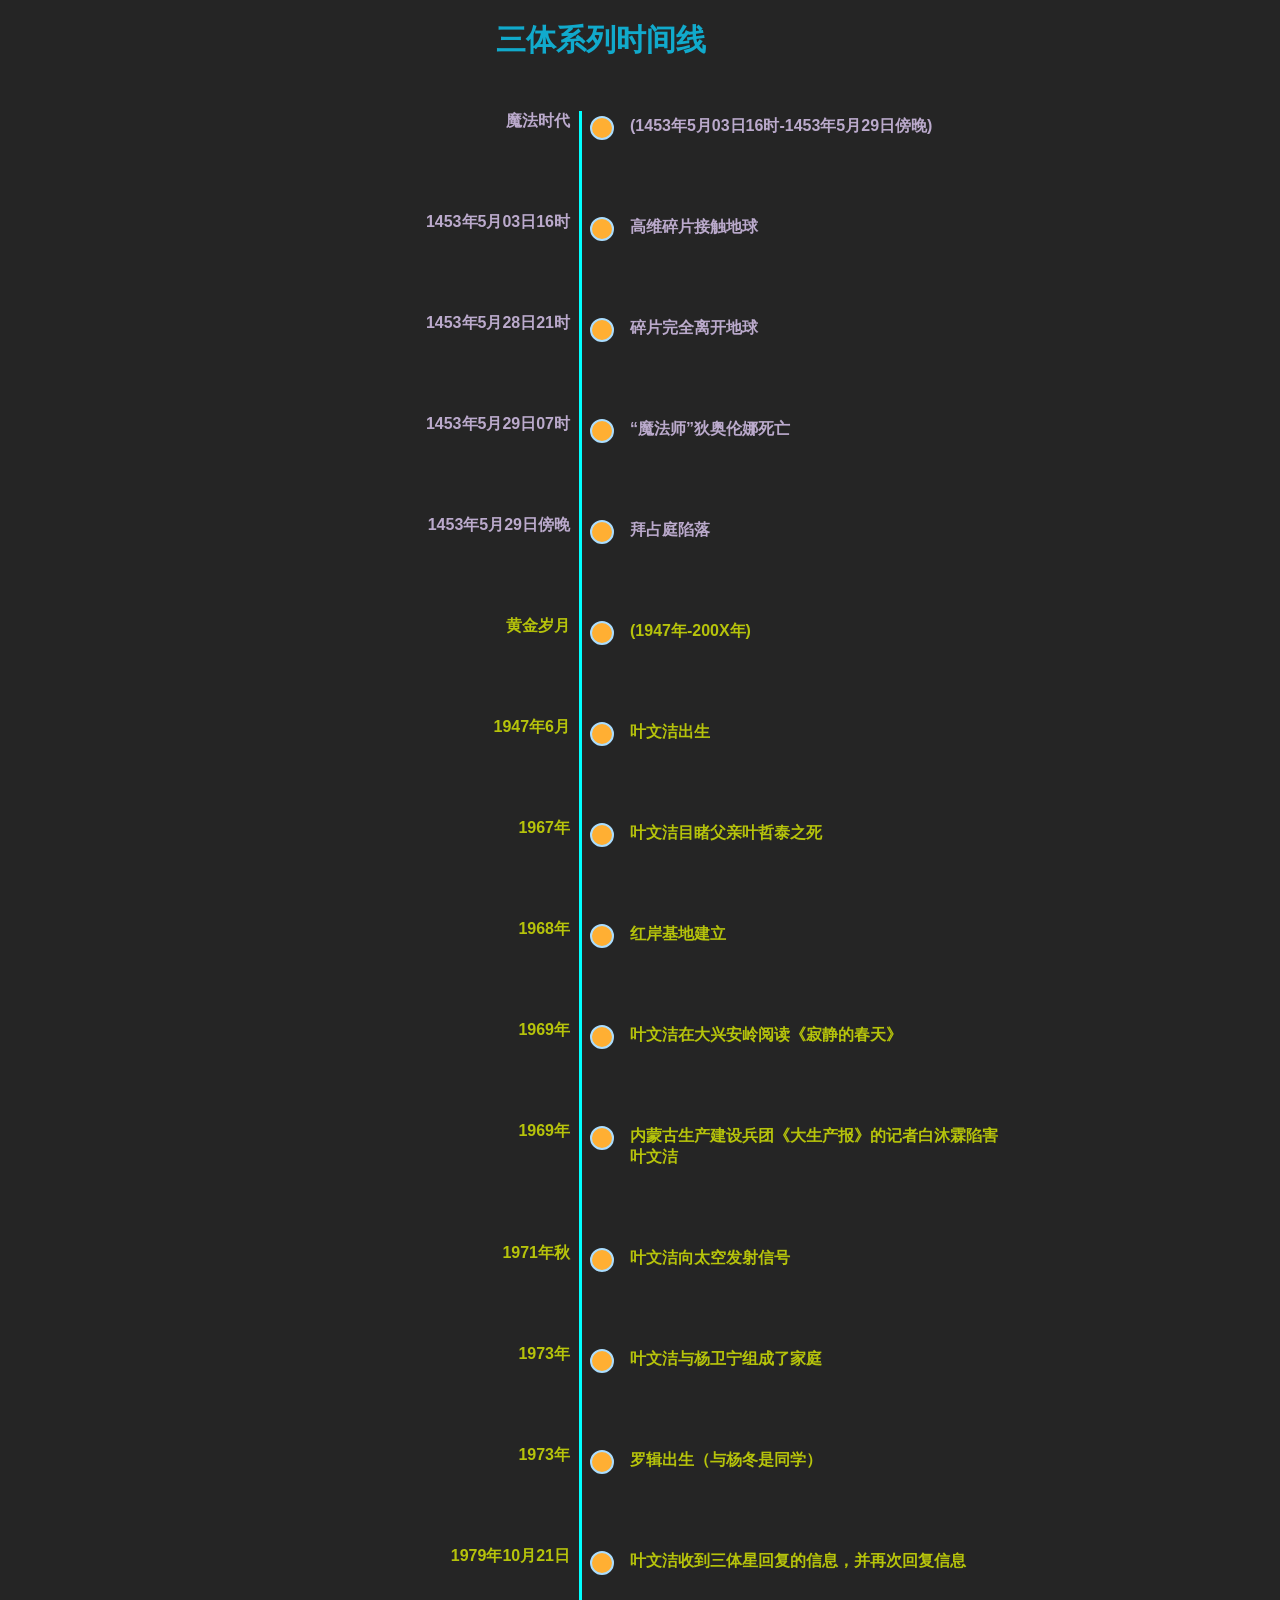
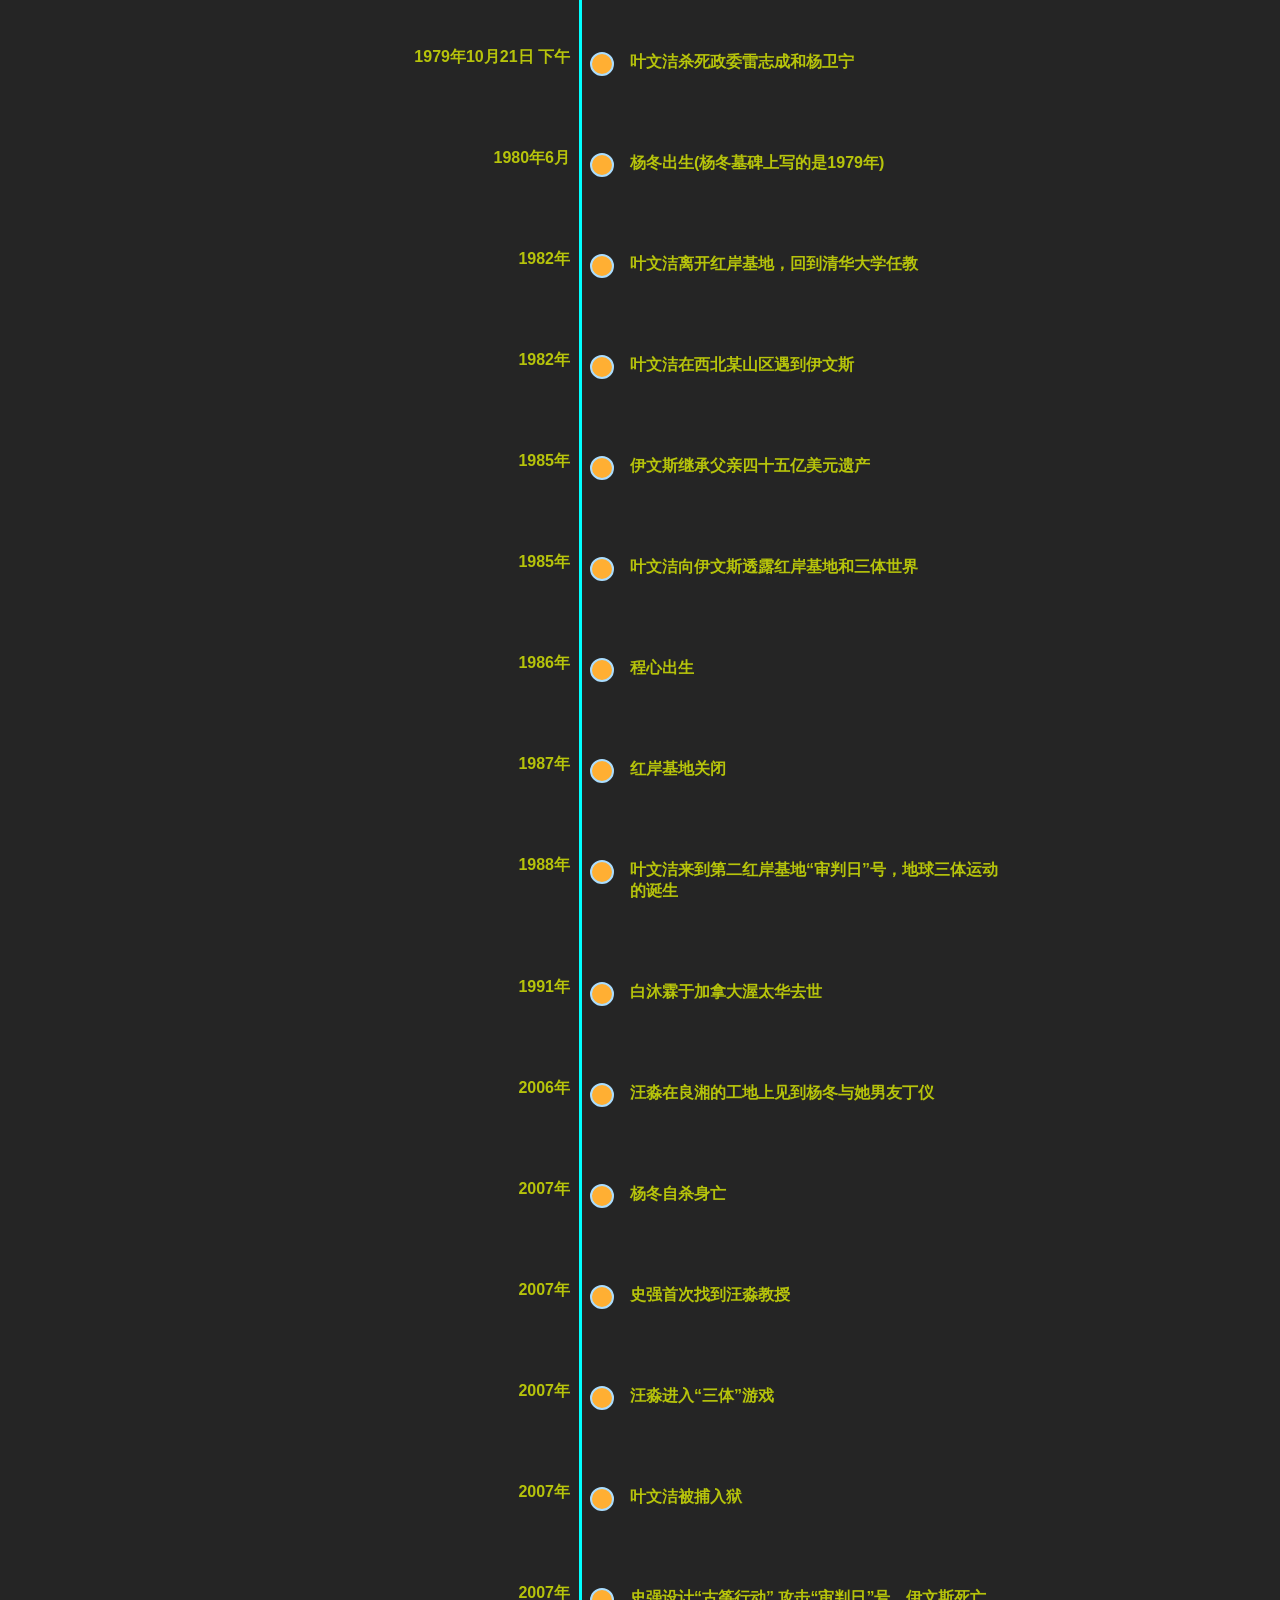
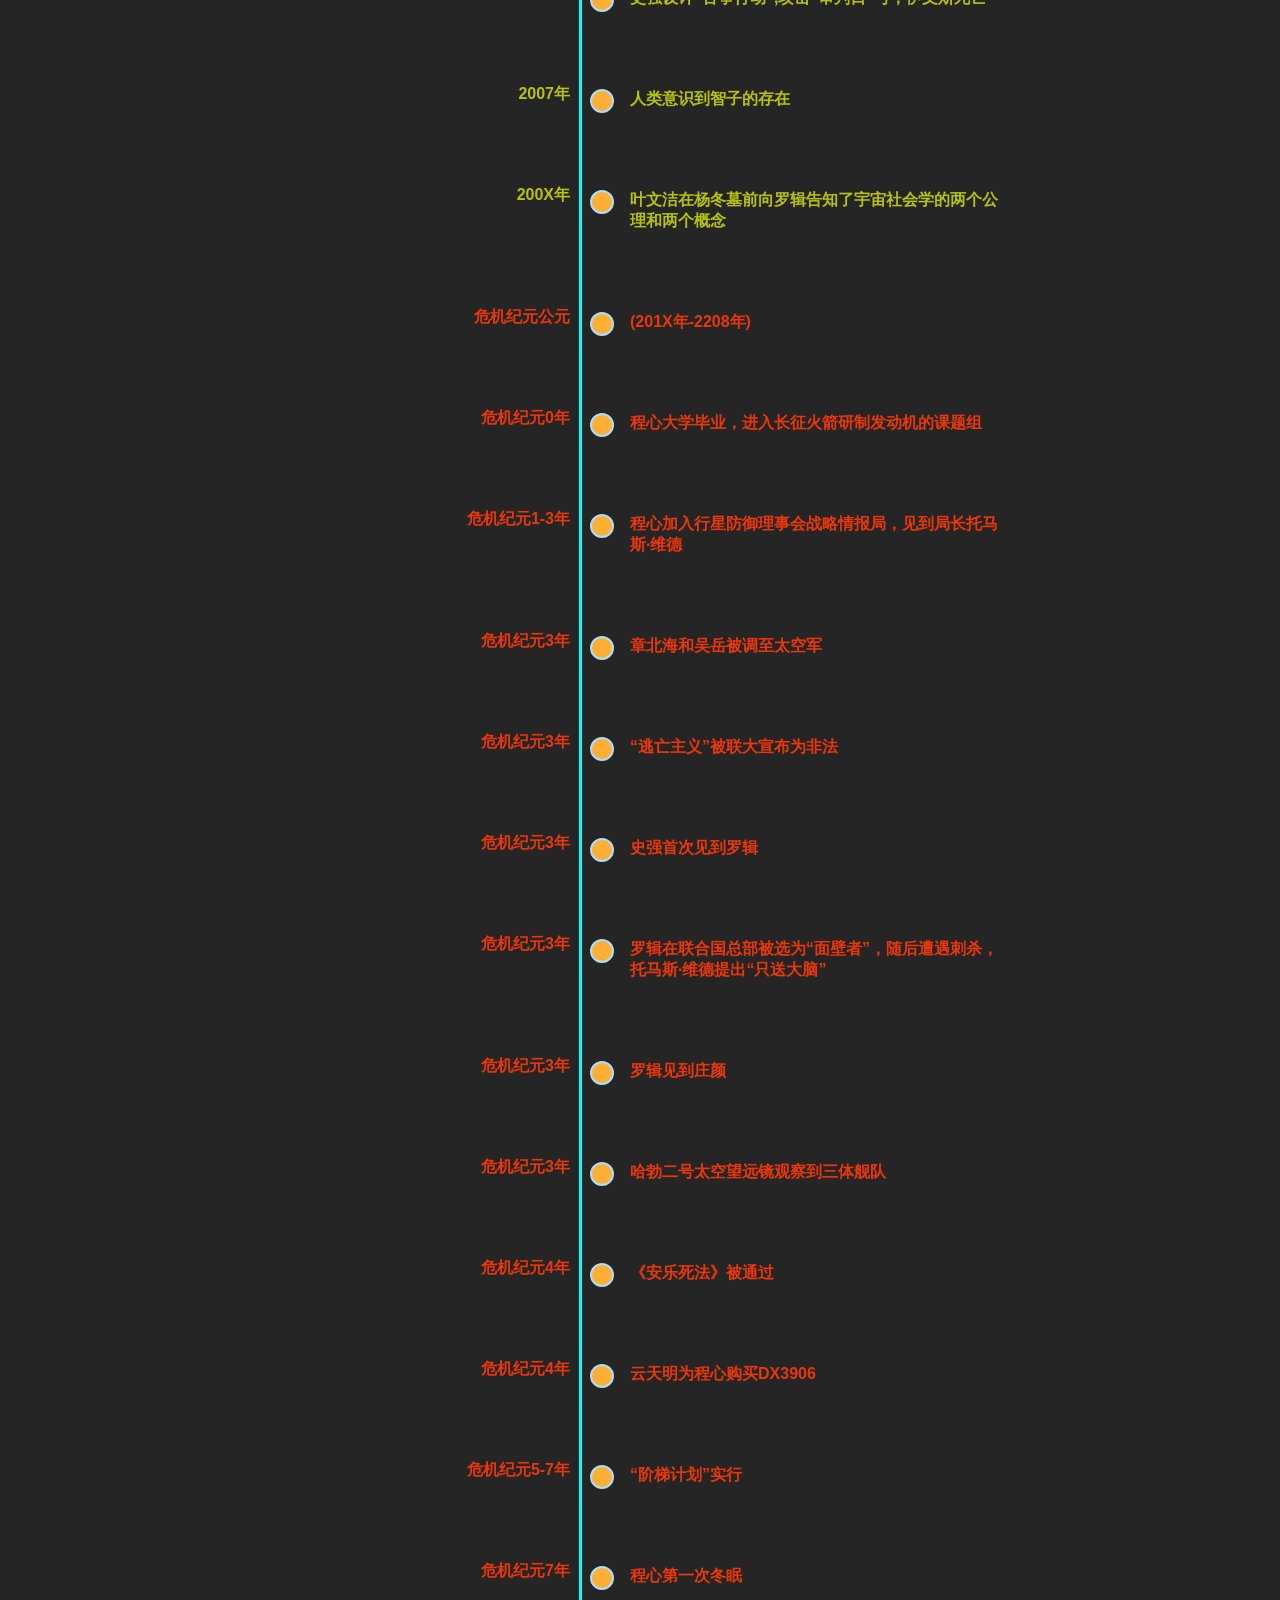
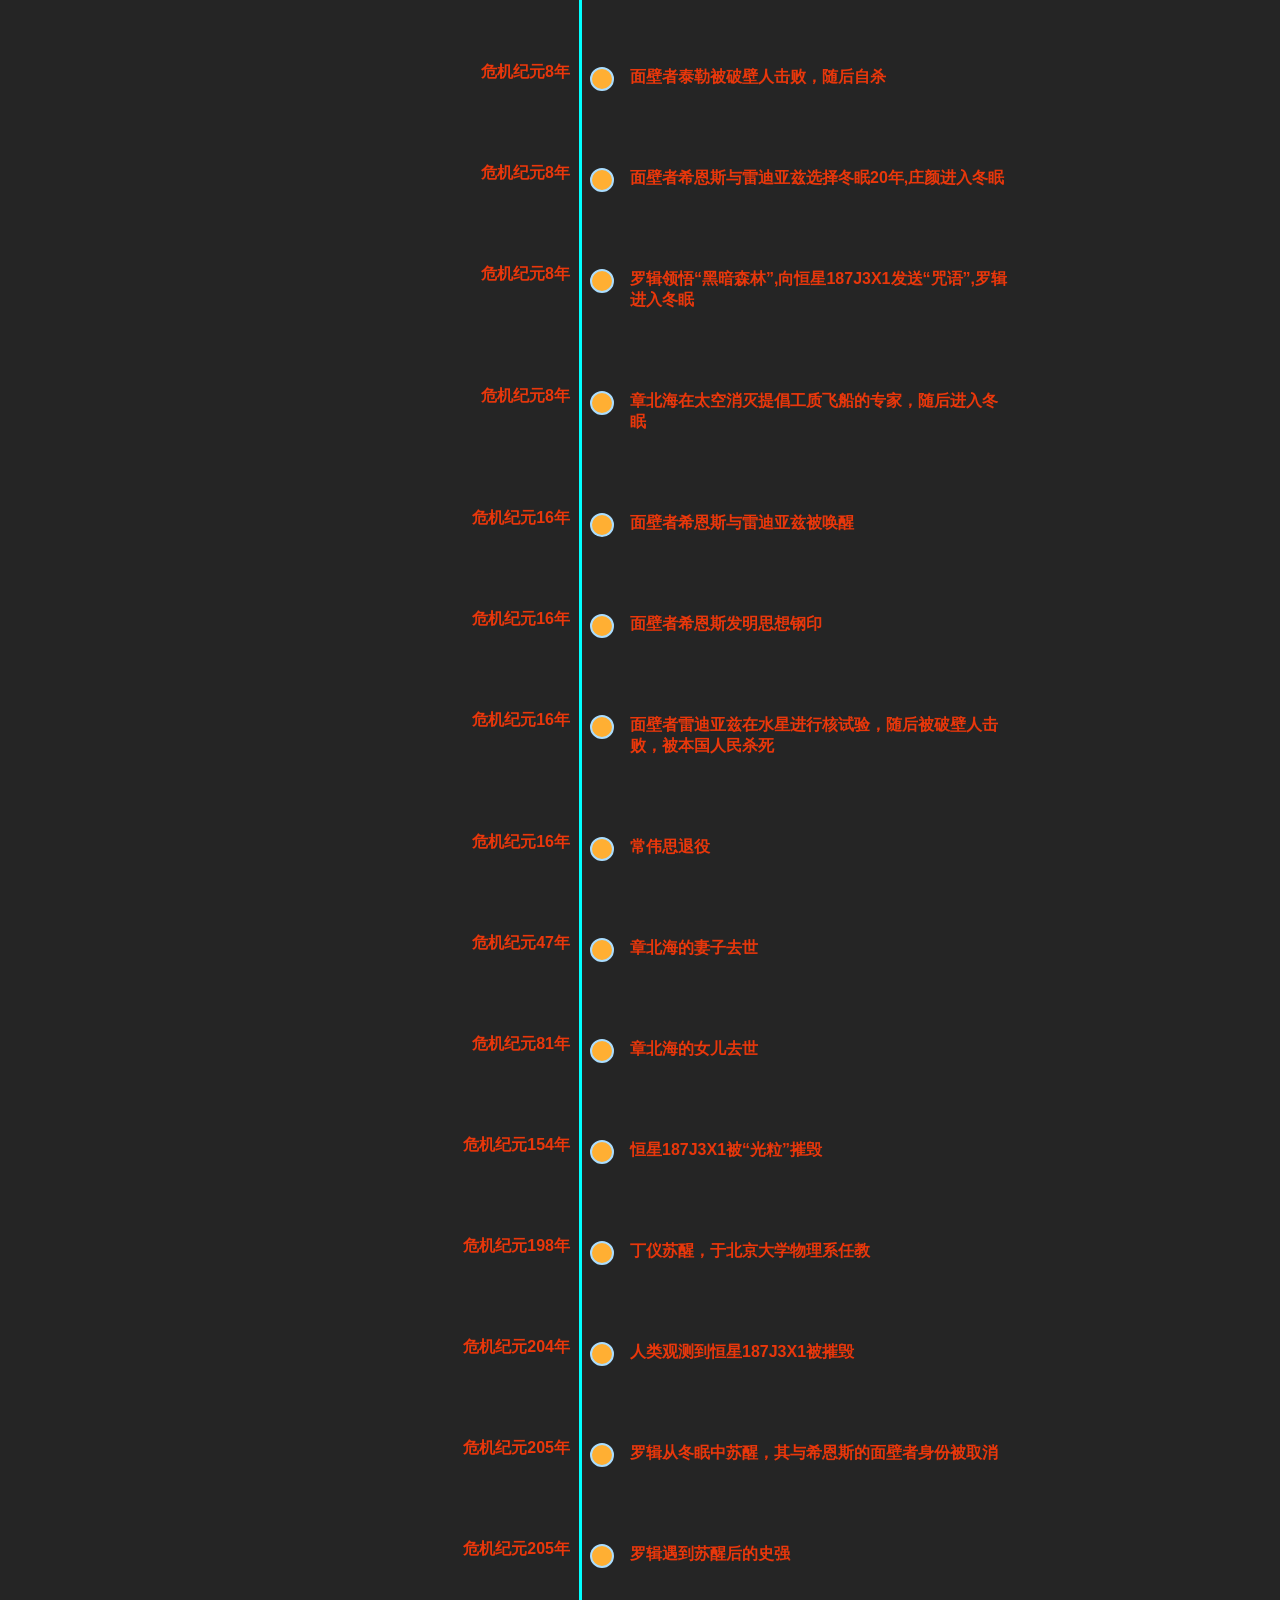
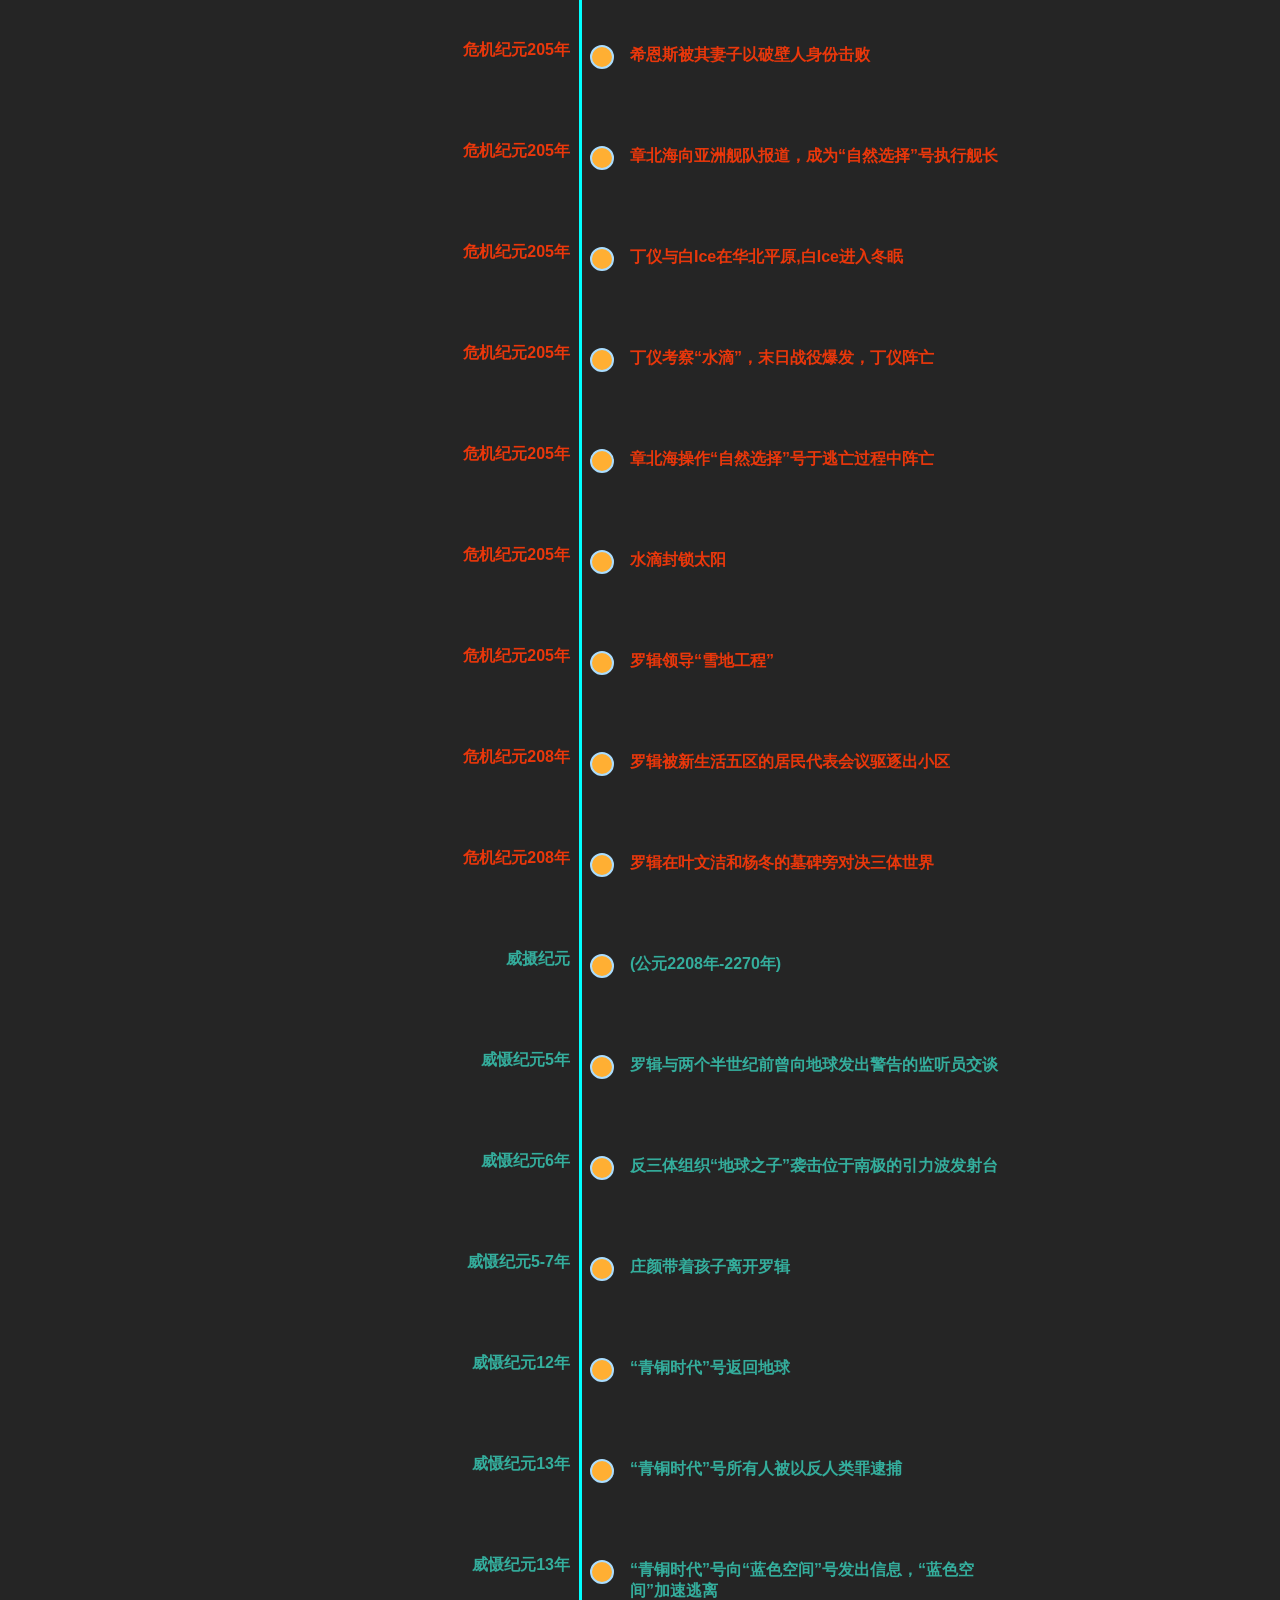
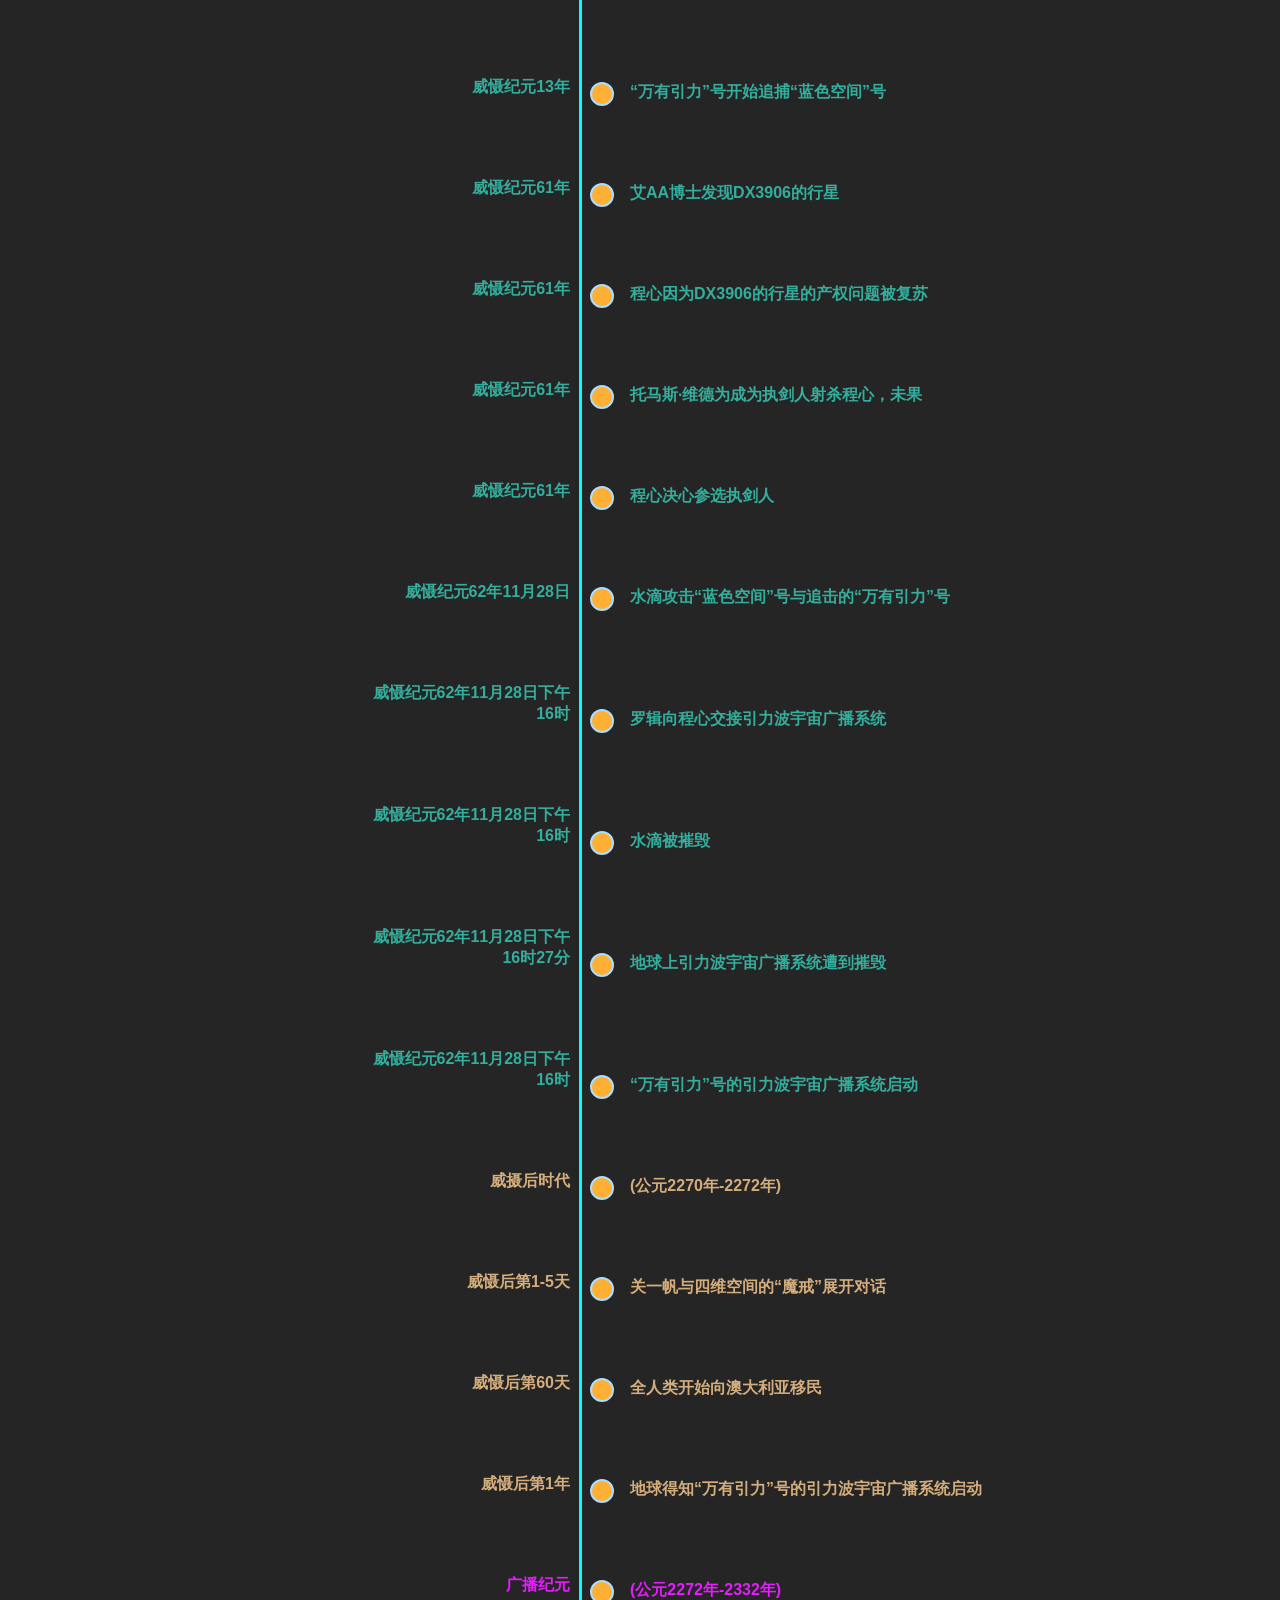
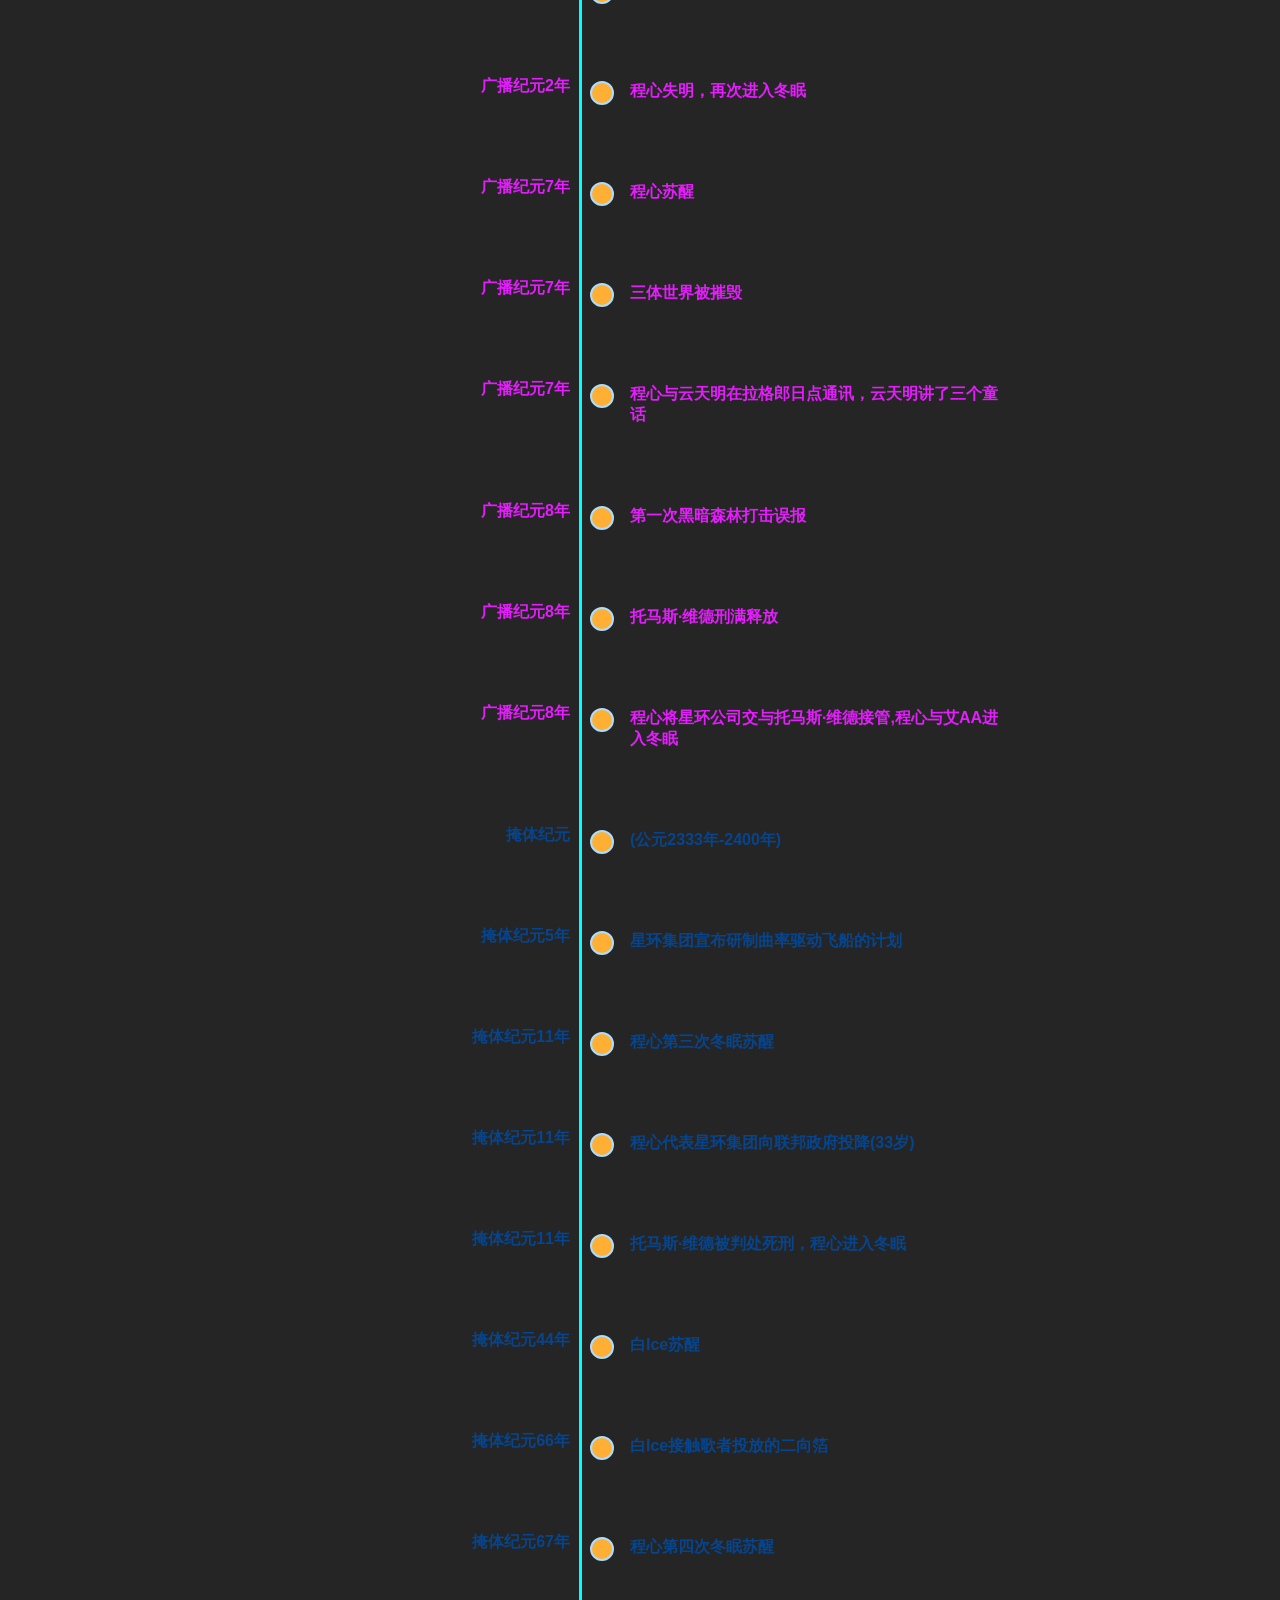
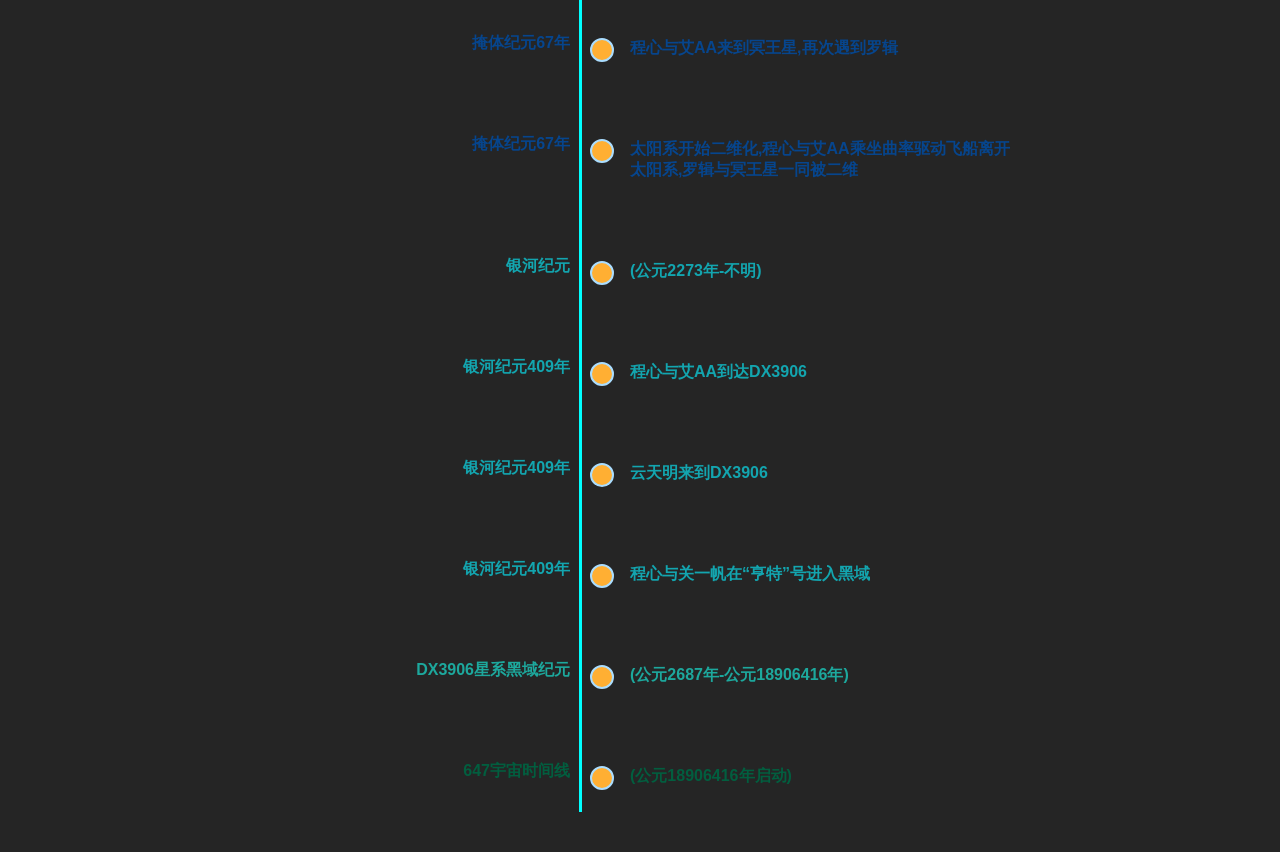
==== TimeLine/ThreeBodyTimeLine.html @ e91f7c66 "Add TimeLine" ====
<!DOCTYPE html>
<html>

<head>
  <title>三体系列时间线</title>
  <link rel="stylesheet" type="text/css" href="timeline.css">
</head>

<body>
  <div class="container">
    <div class="title">三体系列时间线</div>
    <div class="timeline">

      <div class="timeline-item magicage">
        <div class="timeline-date">魔法时代</div>
        <div class="timeline-content">(1453年5月03日16时-1453年5月29日傍晚)</div>
      </div>

      <div class="timeline-item magicage">
        <div class="timeline-date">1453年5月03日16时</div>
        <div class="timeline-content ">高维碎片接触地球</div>
      </div>

      <div class="timeline-item magicage">
        <div class="timeline-date">1453年5月28日21时</div>
        <div class="timeline-content">碎片完全离开地球</div>
      </div>

      <div class="timeline-item magicage">
        <div class="timeline-date">1453年5月29日07时</div>
        <div class="timeline-content">“魔法师”狄奥伦娜死亡</div>
      </div>

      <div class="timeline-item magicage">
        <div class="timeline-date">1453年5月29日傍晚</div>
        <div class="timeline-content">拜占庭陷落</div>
      </div>

      <div class="timeline-item goldenage">
        <div class="timeline-date">黄金岁月</div>
        <div class="timeline-content">(1947年-200X年)</div>
      </div>

      <div class="timeline-item goldenage">
        <div class="timeline-date">1947年6月</div>
        <div class="timeline-content">叶文洁出生</div>
      </div>

      <div class="timeline-item goldenage">
        <div class="timeline-date">1967年</div>
        <div class="timeline-content">叶文洁目睹父亲叶哲泰之死</div>
      </div>

      <div class="timeline-item goldenage">
        <div class="timeline-date">1968年</div>
        <div class="timeline-content">红岸基地建立</div>
      </div>

      <div class="timeline-item goldenage">
        <div class="timeline-date">1969年</div>
        <div class="timeline-content">叶文洁在大兴安岭阅读《寂静的春天》</div>
      </div>

      <div class="timeline-item goldenage">
        <div class="timeline-date">1969年</div>
        <div class="timeline-content">内蒙古生产建设兵团《大生产报》的记者白沐霖陷害叶文洁</div>
      </div>

      <div class="timeline-item goldenage">
        <div class="timeline-date">1971年秋</div>
        <div class="timeline-content">叶文洁向太空发射信号</div>
      </div>

      <div class="timeline-item goldenage">
        <div class="timeline-date">1973年</div>
        <div class="timeline-content">叶文洁与杨卫宁组成了家庭</div>
      </div>

      <div class="timeline-item goldenage">
        <div class="timeline-date">1973年</div>
        <div class="timeline-content">罗辑出生（与杨冬是同学）</div>
      </div>

      <div class="timeline-item goldenage">
        <div class="timeline-date">1979年10月21日</div>
        <div class="timeline-content">叶文洁收到三体星回复的信息，并再次回复信息</div>
      </div>

      <div class="timeline-item goldenage">
        <div class="timeline-date">1979年10月21日 下午</div>
        <div class="timeline-content">叶文洁杀死政委雷志成和杨卫宁</div>
      </div>

      <div class="timeline-item goldenage">
        <div class="timeline-date">1980年6月</div>
        <div class="timeline-content">杨冬出生(杨冬墓碑上写的是1979年)</div>
      </div>

      <div class="timeline-item goldenage">
        <div class="timeline-date">1982年</div>
        <div class="timeline-content">叶文洁离开红岸基地，回到清华大学任教</div>
      </div>

      <div class="timeline-item goldenage">
        <div class="timeline-date">1982年</div>
        <div class="timeline-content">叶文洁在西北某山区遇到伊文斯</div>
      </div>

      <div class="timeline-item goldenage">
        <div class="timeline-date">1985年</div>
        <div class="timeline-content">伊文斯继承父亲四十五亿美元遗产</div>
      </div>
      <div class="timeline-item goldenage">
        <div class="timeline-date">1985年</div>
        <div class="timeline-content">叶文洁向伊文斯透露红岸基地和三体世界</div>
      </div>
      <div class="timeline-item goldenage">
        <div class="timeline-date">1986年</div>
        <div class="timeline-content">程心出生</div>
      </div>
      <div class="timeline-item goldenage">
        <div class="timeline-date">1987年</div>
        <div class="timeline-content">红岸基地关闭</div>
      </div>
      <div class="timeline-item goldenage">
        <div class="timeline-date">1988年</div>
        <div class="timeline-content">叶文洁来到第二红岸基地“审判日”号，地球三体运动的诞生</div>
      </div>
      <div class="timeline-item goldenage">
        <div class="timeline-date">1991年</div>
        <div class="timeline-content">白沐霖于加拿大渥太华去世</div>
      </div>
      <div class="timeline-item goldenage">
        <div class="timeline-date">2006年</div>
        <div class="timeline-content">汪淼在良湘的工地上见到杨冬与她男友丁仪</div>
      </div>
      <div class="timeline-item goldenage">
        <div class="timeline-date">2007年</div>
        <div class="timeline-content">杨冬自杀身亡</div>
      </div>
      <div class="timeline-item goldenage">
        <div class="timeline-date">2007年</div>
        <div class="timeline-content">史强首次找到汪淼教授</div>
      </div>
      <div class="timeline-item goldenage">
        <div class="timeline-date">2007年</div>
        <div class="timeline-content">汪淼进入“三体”游戏</div>
      </div>

      <div class="timeline-item goldenage">
        <div class="timeline-date">2007年</div>
        <div class="timeline-content">叶文洁被捕入狱</div>
      </div>

      <div class="timeline-item goldenage">
        <div class="timeline-date">2007年</div>
        <div class="timeline-content">史强设计“古筝行动”,攻击“审判日”号，伊文斯死亡</div>
      </div>

      <div class="timeline-item goldenage">
        <div class="timeline-date">2007年</div>
        <div class="timeline-content">人类意识到智子的存在</div>
      </div>
      <div class="timeline-item goldenage">
        <div class="timeline-date">200X年</div>
        <div class="timeline-content">叶文洁在杨冬墓前向罗辑告知了宇宙社会学的两个公理和两个概念</div>
      </div>

      <div class="timeline-item  ">
        <div class="timeline-date">危机纪元公元</div>
        <div class="timeline-content">(201X年-2208年)</div>
      </div>

      <div class="timeline-item">
        <div class="timeline-date">危机纪元0年</div>
        <div class="timeline-content">程心大学毕业，进入长征火箭研制发动机的课题组</div>
      </div>

      <div class="timeline-item">
        <div class="timeline-date">危机纪元1-3年</div>
        <div class="timeline-content">程心加入行星防御理事会战略情报局，见到局长托马斯·维德</div>
      </div>

      <div class="timeline-item">
        <div class="timeline-date">危机纪元3年</div>
        <div class="timeline-content">章北海和吴岳被调至太空军</div>
      </div>

      <div class="timeline-item">
        <div class="timeline-date">危机纪元3年</div>
        <div class="timeline-content">“逃亡主义”被联大宣布为非法</div>
      </div>

      <div class="timeline-item">
        <div class="timeline-date">危机纪元3年</div>
        <div class="timeline-content">史强首次见到罗辑</div>
      </div>

      <div class="timeline-item">
        <div class="timeline-date">危机纪元3年</div>
        <div class="timeline-content">罗辑在联合国总部被选为“面壁者”，随后遭遇刺杀，托马斯·维德提出“只送大脑”</div>
      </div>

      <div class="timeline-item">
        <div class="timeline-date">危机纪元3年</div>
        <div class="timeline-content">罗辑见到庄颜</div>
      </div>

      <div class="timeline-item">
        <div class="timeline-date">危机纪元3年</div>
        <div class="timeline-content">哈勃二号太空望远镜观察到三体舰队</div>
      </div>

      <div class="timeline-item">
        <div class="timeline-date">危机纪元4年</div>
        <div class="timeline-content">《安乐死法》被通过</div>
      </div>

      <div class="timeline-item">
        <div class="timeline-date">危机纪元4年</div>
        <div class="timeline-content">云天明为程心购买DX3906</div>
      </div>

      <div class="timeline-item">
        <div class="timeline-date">危机纪元5-7年</div>
        <div class="timeline-content">“阶梯计划”实行</div>
      </div>

      <div class="timeline-item">
        <div class="timeline-date">危机纪元7年</div>
        <div class="timeline-content">程心第一次冬眠</div>
      </div>

      <div class="timeline-item">
        <div class="timeline-date">危机纪元8年</div>
        <div class="timeline-content">面壁者泰勒被破壁人击败，随后自杀</div>
      </div>

      <div class="timeline-item">
        <div class="timeline-date">危机纪元8年</div>
        <div class="timeline-content">面壁者希恩斯与雷迪亚兹选择冬眠20年,庄颜进入冬眠</div>
      </div>

      <div class="timeline-item">
        <div class="timeline-date">危机纪元8年</div>
        <div class="timeline-content">罗辑领悟“黑暗森林”,向恒星187J3X1发送“咒语”,罗辑进入冬眠</div>
      </div>

      <div class="timeline-item">
        <div class="timeline-date">危机纪元8年</div>
        <div class="timeline-content">章北海在太空消灭提倡工质飞船的专家，随后进入冬眠</div>
      </div>

      <div class="timeline-item">
        <div class="timeline-date">危机纪元16年</div>
        <div class="timeline-content">面壁者希恩斯与雷迪亚兹被唤醒</div>
      </div>

      <div class="timeline-item">
        <div class="timeline-date">危机纪元16年</div>
        <div class="timeline-content">面壁者希恩斯发明思想钢印</div>
      </div>

      <div class="timeline-item">
        <div class="timeline-date">危机纪元16年</div>
        <div class="timeline-content">面壁者雷迪亚兹在水星进行核试验，随后被破壁人击败，被本国人民杀死</div>
      </div>

      <div class="timeline-item">
        <div class="timeline-date">危机纪元16年</div>
        <div class="timeline-content">常伟思退役</div>
      </div>

      <div class="timeline-item">
        <div class="timeline-date">危机纪元47年</div>
        <div class="timeline-content">章北海的妻子去世</div>
      </div>

      <div class="timeline-item">
        <div class="timeline-date">危机纪元81年</div>
        <div class="timeline-content">章北海的女儿去世</div>
      </div>

      <div class="timeline-item">
        <div class="timeline-date">危机纪元154年</div>
        <div class="timeline-content">恒星187J3X1被“光粒”摧毁</div>
      </div>

      <div class="timeline-item">
        <div class="timeline-date">危机纪元198年</div>
        <div class="timeline-content">丁仪苏醒，于北京大学物理系任教</div>
      </div>

      <div class="timeline-item">
        <div class="timeline-date">危机纪元204年</div>
        <div class="timeline-content">人类观测到恒星187J3X1被摧毁</div>
      </div>

      <div class="timeline-item">
        <div class="timeline-date">危机纪元205年</div>
        <div class="timeline-content">罗辑从冬眠中苏醒，其与希恩斯的面壁者身份被取消</div>
      </div>

      <div class="timeline-item">
        <div class="timeline-date">危机纪元205年</div>
        <div class="timeline-content">罗辑遇到苏醒后的史强</div>
      </div>

      <div class="timeline-item">
        <div class="timeline-date">危机纪元205年</div>
        <div class="timeline-content">希恩斯被其妻子以破壁人身份击败</div>
      </div>

      <div class="timeline-item">
        <div class="timeline-date">危机纪元205年</div>
        <div class="timeline-content">章北海向亚洲舰队报道，成为“自然选择”号执行舰长</div>
      </div>

      <div class="timeline-item">
        <div class="timeline-date">危机纪元205年</div>
        <div class="timeline-content">丁仪与白Ice在华北平原,白Ice进入冬眠</div>
      </div>

      <div class="timeline-item">
        <div class="timeline-date">危机纪元205年</div>
        <div class="timeline-content">丁仪考察“水滴”，末日战役爆发，丁仪阵亡</div>
      </div>

      <div class="timeline-item">
        <div class="timeline-date">危机纪元205年</div>
        <div class="timeline-content">章北海操作“自然选择”号于逃亡过程中阵亡</div>
      </div>

      <div class="timeline-item">
        <div class="timeline-date">危机纪元205年</div>
        <div class="timeline-content">水滴封锁太阳</div>
      </div>

      <div class="timeline-item">
        <div class="timeline-date">危机纪元205年</div>
        <div class="timeline-content">罗辑领导“雪地工程”</div>
      </div>

      <div class="timeline-item">
        <div class="timeline-date">危机纪元208年</div>
        <div class="timeline-content">罗辑被新生活五区的居民代表会议驱逐出小区</div>
      </div>

      <div class="timeline-item">
        <div class="timeline-date">危机纪元208年</div>
        <div class="timeline-content">罗辑在叶文洁和杨冬的墓碑旁对决三体世界</div>
      </div>

      <div class="timeline-item prestigeage">
        <div class="timeline-date">威摄纪元</div>
        <div class="timeline-content">(公元2208年-2270年)</div>
      </div>

      <div class="timeline-item prestigeage">
        <div class="timeline-date">威慑纪元5年</div>
        <div class="timeline-content">罗辑与两个半世纪前曾向地球发出警告的监听员交谈</div>
      </div>

      <div class="timeline-item prestigeage">
        <div class="timeline-date">威慑纪元6年</div>
        <div class="timeline-content">反三体组织“地球之子”袭击位于南极的引力波发射台</div>
      </div>

      <div class="timeline-item prestigeage">
        <div class="timeline-date">威慑纪元5-7年</div>
        <div class="timeline-content">庄颜带着孩子离开罗辑</div>
      </div>

      <div class="timeline-item prestigeage">
        <div class="timeline-date">威慑纪元12年</div>
        <div class="timeline-content">“青铜时代”号返回地球</div>
      </div>

      <div class="timeline-item prestigeage">
        <div class="timeline-date">威慑纪元13年</div>
        <div class="timeline-content">“青铜时代”号所有人被以反人类罪逮捕</div>
      </div>

      <div class="timeline-item prestigeage">
        <div class="timeline-date">威慑纪元13年</div>
        <div class="timeline-content">“青铜时代”号向“蓝色空间”号发出信息，“蓝色空间”加速逃离</div>
      </div>

      <div class="timeline-item prestigeage">
        <div class="timeline-date">威慑纪元13年</div>
        <div class="timeline-content">“万有引力”号开始追捕“蓝色空间”号</div>
      </div>

      <div class="timeline-item prestigeage">
        <div class="timeline-date">威慑纪元61年</div>
        <div class="timeline-content">艾AA博士发现DX3906的行星</div>
      </div>

      <div class="timeline-item prestigeage">
        <div class="timeline-date">威慑纪元61年</div>
        <div class="timeline-content">程心因为DX3906的行星的产权问题被复苏</div>
      </div>

      <div class="timeline-item prestigeage">
        <div class="timeline-date">威慑纪元61年</div>
        <div class="timeline-content">托马斯·维德为成为执剑人射杀程心，未果</div>
      </div>

      <div class="timeline-item prestigeage">
        <div class="timeline-date">威慑纪元61年</div>
        <div class="timeline-content">程心决心参选执剑人</div>
      </div>

      <div class="timeline-item prestigeage">
        <div class="timeline-date">威慑纪元62年11月28日</div>
        <div class="timeline-content">水滴攻击“蓝色空间”号与追击的“万有引力”号</div>
      </div>

      <div class="timeline-item prestigeage">
        <div class="timeline-date">威慑纪元62年11月28日下午16时</div>
        <div class="timeline-content">罗辑向程心交接引力波宇宙广播系统</div>
      </div>

      <div class="timeline-item prestigeage">
        <div class="timeline-date">威慑纪元62年11月28日下午16时</div>
        <div class="timeline-content">水滴被摧毁</div>
      </div>

      <div class="timeline-item prestigeage">
        <div class="timeline-date">威慑纪元62年11月28日下午16时27分</div>
        <div class="timeline-content">地球上引力波宇宙广播系统遭到摧毁</div>
      </div>

      <div class="timeline-item prestigeage">
        <div class="timeline-date">威慑纪元62年11月28日下午16时</div>
        <div class="timeline-content">“万有引力”号的引力波宇宙广播系统启动</div>
      </div>

      <div class="timeline-item afterprestigeage">
        <div class="timeline-date">威摄后时代</div>
        <div class="timeline-content">(公元2270年-2272年)</div>
      </div>

      <div class="timeline-item afterprestigeage">
        <div class="timeline-date">威慑后第1-5天</div>
        <div class="timeline-content">关一帆与四维空间的“魔戒”展开对话</div>
      </div>

      <div class="timeline-item afterprestigeage">
        <div class="timeline-date">威慑后第60天</div>
        <div class="timeline-content">全人类开始向澳大利亚移民</div>
      </div>
      <div class="timeline-item afterprestigeage">
        <div class="timeline-date">威慑后第1年</div>
        <div class="timeline-content">地球得知“万有引力”号的引力波宇宙广播系统启动</div>
      </div>

      <div class="timeline-item broadcastage">
        <div class="timeline-date">广播纪元</div>
        <div class="timeline-content">(公元2272年-2332年)</div>
      </div>

      <div class="timeline-item broadcastage">
        <div class="timeline-date">广播纪元2年</div>
        <div class="timeline-content">程心失明，再次进入冬眠</div>
      </div>

      <div class="timeline-item broadcastage">
        <div class="timeline-date">广播纪元7年</div>
        <div class="timeline-content">程心苏醒</div>
      </div>

      <div class="timeline-item broadcastage">
        <div class="timeline-date">广播纪元7年</div>
        <div class="timeline-content">三体世界被摧毁</div>
      </div>

      <div class="timeline-item broadcastage">
        <div class="timeline-date">广播纪元7年</div>
        <div class="timeline-content">程心与云天明在拉格郎日点通讯，云天明讲了三个童话</div>
      </div>

      <div class="timeline-item broadcastage">
        <div class="timeline-date">广播纪元8年</div>
        <div class="timeline-content">第一次黑暗森林打击误报</div>
      </div>

      <div class="timeline-item broadcastage">
        <div class="timeline-date">广播纪元8年</div>
        <div class="timeline-content">托马斯·维德刑满释放</div>
      </div>

      <div class="timeline-item broadcastage">
        <div class="timeline-date">广播纪元8年</div>
        <div class="timeline-content">程心将星环公司交与托马斯·维德接管,程心与艾AA进入冬眠</div>
      </div>

      <div class="timeline-item bunkerage">
        <div class="timeline-date">掩体纪元</div>
        <div class="timeline-content">(公元2333年-2400年)</div>
      </div>

      <div class="timeline-item bunkerage">
        <div class="timeline-date">掩体纪元5年</div>
        <div class="timeline-content">星环集团宣布研制曲率驱动飞船的计划</div>
      </div>

      <div class="timeline-item bunkerage">
        <div class="timeline-date">掩体纪元11年</div>
        <div class="timeline-content">程心第三次冬眠苏醒</div>
      </div>
      <div class="timeline-item bunkerage">
        <div class="timeline-date">掩体纪元11年</div>
        <div class="timeline-content">程心代表星环集团向联邦政府投降(33岁)</div>
      </div>

      <div class="timeline-item bunkerage">
        <div class="timeline-date">掩体纪元11年</div>
        <div class="timeline-content">托马斯·维德被判处死刑，程心进入冬眠</div>
      </div>

      <div class="timeline-item bunkerage">
        <div class="timeline-date">掩体纪元44年</div>
        <div class="timeline-content">白Ice苏醒</div>
      </div>

      <div class="timeline-item bunkerage">
        <div class="timeline-date">掩体纪元66年</div>
        <div class="timeline-content">白Ice接触歌者投放的二向箔</div>
      </div>

      <div class="timeline-item bunkerage">
        <div class="timeline-date">掩体纪元67年</div>
        <div class="timeline-content">程心第四次冬眠苏醒</div>
      </div>

      <div class="timeline-item bunkerage">
        <div class="timeline-date">掩体纪元67年</div>
        <div class="timeline-content">程心与艾AA来到冥王星,再次遇到罗辑</div>
      </div>

      <div class="timeline-item bunkerage">
        <div class="timeline-date">掩体纪元67年</div>
        <div class="timeline-content">太阳系开始二维化,程心与艾AA乘坐曲率驱动飞船离开太阳系,罗辑与冥王星一同被二维</div>
      </div>

      <div class="timeline-item galacticage">
        <div class="timeline-date">银河纪元</div>
        <div class="timeline-content">(公元2273年-不明)</div>
      </div>

      <div class="timeline-item galacticage">
        <div class="timeline-date">银河纪元409年</div>
        <div class="timeline-content">程心与艾AA到达DX3906</div>
      </div>

      <div class="timeline-item galacticage">
        <div class="timeline-date">银河纪元409年</div>
        <div class="timeline-content">云天明来到DX3906</div>
      </div>

      <div class="timeline-item galacticage">
        <div class="timeline-date">银河纪元409年</div>
        <div class="timeline-content">程心与关一帆在“亨特”号进入黑域</div>
      </div>

      <div class="timeline-item dx3906age">
        <div class="timeline-date">DX3906星系黑域纪元</div>
        <div class="timeline-content">(公元2687年-公元18906416年)</div>
      </div>

      <div class="timeline-item universe647">
        <div class="timeline-date">647宇宙时间线</div>
        <div class="timeline-content">(公元18906416年启动)</div>
      </div>

    </div>
  </div>
</body>

</html>
---- TimeLine/timeline.css ----
body {
  font-family: Arial, sans-serif;
  background-color: #252525;
  margin: 0;
  padding: 0;
  display: flex;
  justify-content: center;
  /* 水平居中 */
  align-items: center;
  /* 垂直居中 */
  min-height: 100vh;
}

.title {
  width: 50%;
  /* 设置宽度 */
  margin: 0 auto;
  /* 居中对齐 */
  font-size: 30px;
  font-weight: bold;
  margin-left: 256px;
  color: #11aaCC;
  /* 魔法时代 设置字体颜色 */
}

.container {
  max-width: 800px;
  margin: 0 auto;
  padding: 20px;
}

.magicage {
  color: #BBaaCC;
  /* 魔法时代 设置字体颜色 */
}

.goldenage {
  color: #c8d608e3;
  /*黄金时代  设置字体颜色 */
}

/** 危机纪元：不使用 **/
.crisisage {
  color: #34AD9C;
  /* 危机纪元  设置字体颜色 */
}

.prestigeage {
  color: #34AD9C;
  /* 威摄纪元  设置字体颜色 */
}

.afterprestigeage {
  color: #D4AD7C;
  /* 威摄后时代  设置字体颜色 */
}

.broadcastage {
  color: #E41DFC;
  /* 广播纪元 设置字体颜色 */
}

.bunkerage {
  color: #06458d;
  /* 掩体纪元 设置字体颜色 */
}

.galacticage {
  color: #13a5af;
  /* 银河纪元  设置字体颜色 */
}

.dx3906age {
  color: #1da89d;
  /* DX3906星系黑域纪元   设置字体颜色 */
}

.universe647 {
  color: #025e3f;
  /* 647宇宙时间线    设置字体颜色 */
}

/* Timeline styles */
.timeline {
  position: relative;
  margin: 50px 0;
  padding: 0;
  list-style: none;
  font-weight: bold;
  margin-bottom: 20px;   /* 增加间隔 */
  margin-left: 300px;
  color: #e9370b;   /* 危机时代 设置字体颜色 */
}

.timeline:before {
  position: absolute;
  top: 0;
  bottom: 0;
  left: 40px;
  content: "";
  width: 3px;
  background-color: aqua;
  /* Adjust timeline color here */
  margin-left: -1px;
}

.timeline-item {
  margin-bottom: 50px;
  position: relative;
}

.timeline-item:before,
.timeline-item:after {
  content: "";
  display: table;
}

.timeline-item:after {
  clear: both;
}

.timeline-item:last-of-type {
  margin-bottom: 0;
}

.timeline-date {
  display: inline-block;
  width: 200px;
  font-weight: bold;
  margin-bottom: 9px;
  margin-left: -170px;
  margin-right: 200px;
  text-align: right;
  /* 右对齐 */
}

.timeline-content {
  display: inline-block;
  width: calc(100% - 120px);
  padding-left: 90px;
  position: relative;
  top: -25px;
  /* color:#da8454; */
}

.timeline-content:before {
  position: absolute;
  top: 0;
  left: 50px;
  display: inline-block;
  border-radius: 50%;
  border: 2px solid #AADDFF;
  /* Adjust timeline circle color here */
  background-color: #ffAf33;
  /* Adjust timeline circle color here */
  content: "";
  height: 20px;
  width: 20px;
  text-align: center;
  line-height: 20px;
  font-weight: bold;
}

@media screen and (max-width: 600px) {
  .timeline-date {
    width: 60px;
    font-size: 12px;
  }

  .timeline-content {
    width: calc(100% - 80px);
    font-size: 14px;
    padding-left: 10px;
    top: -3px;
  }

  .timeline-content:before {
    left: 0;
  }
}
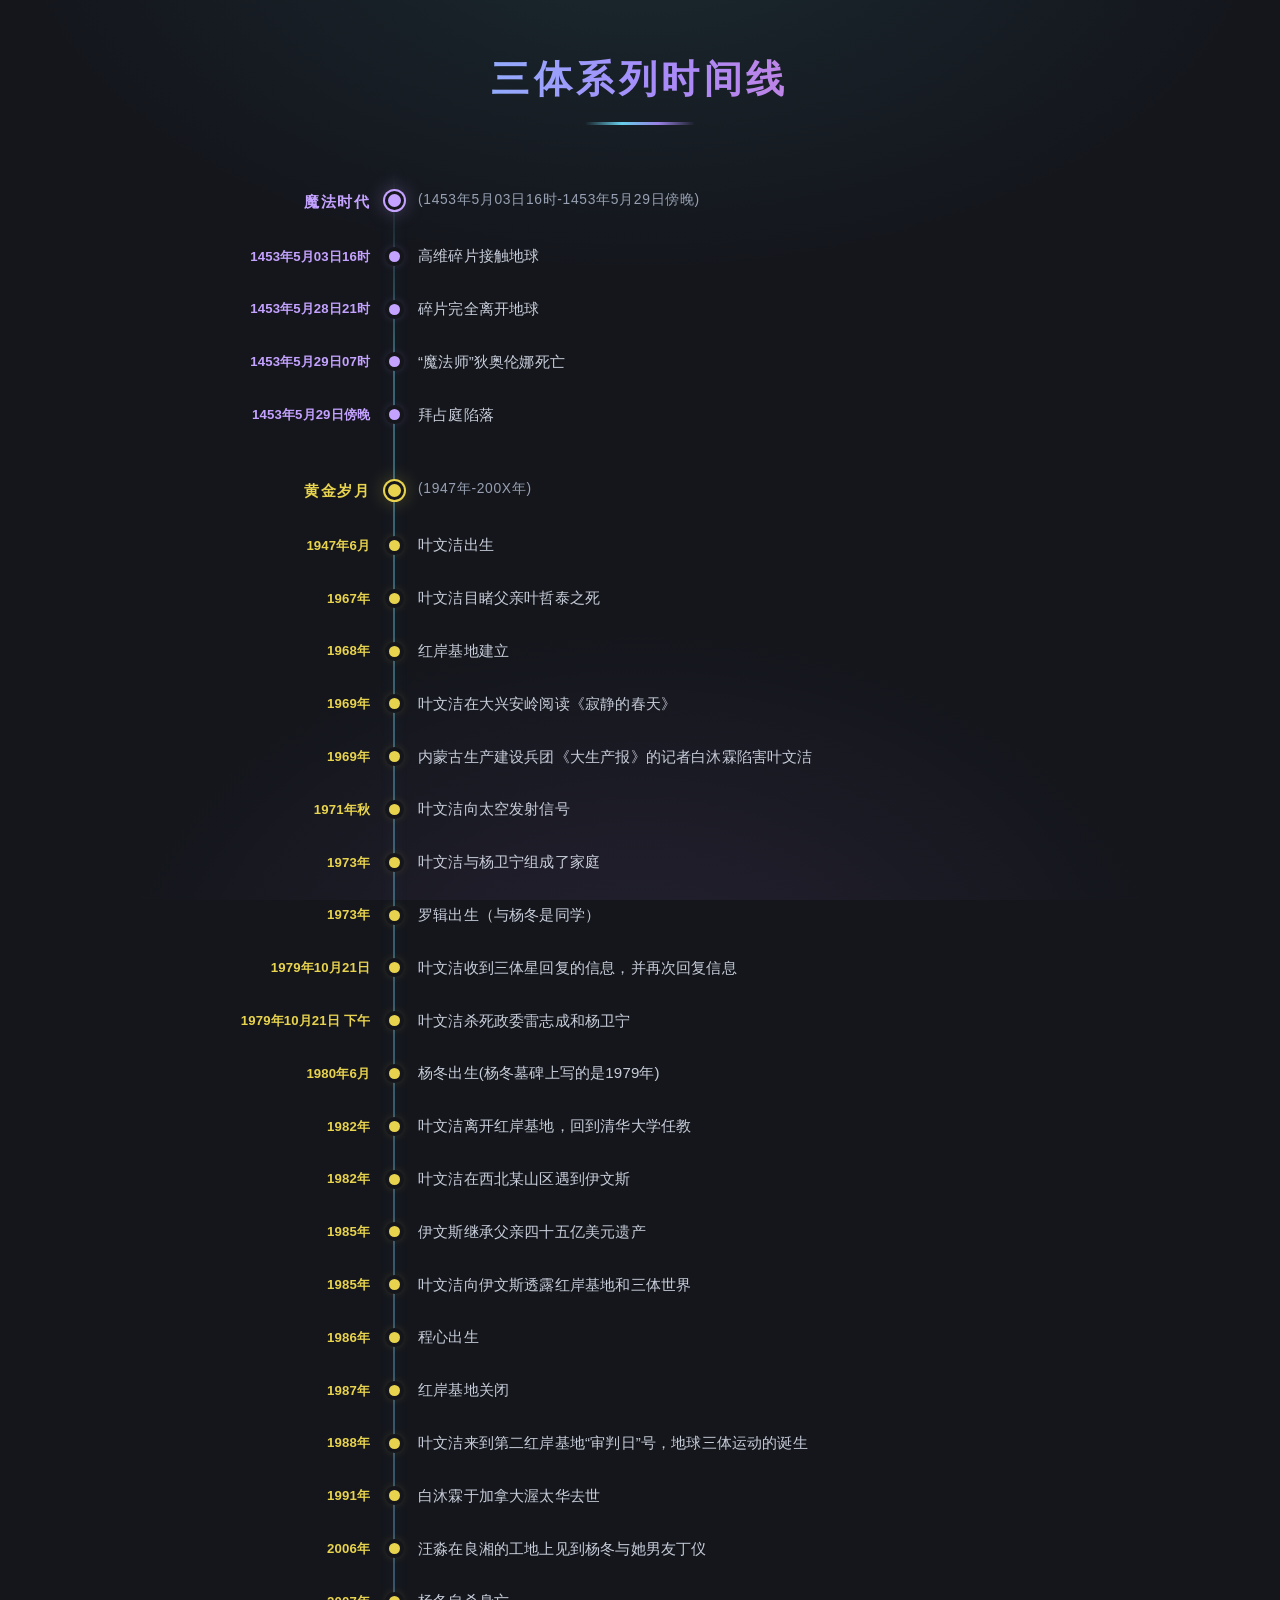
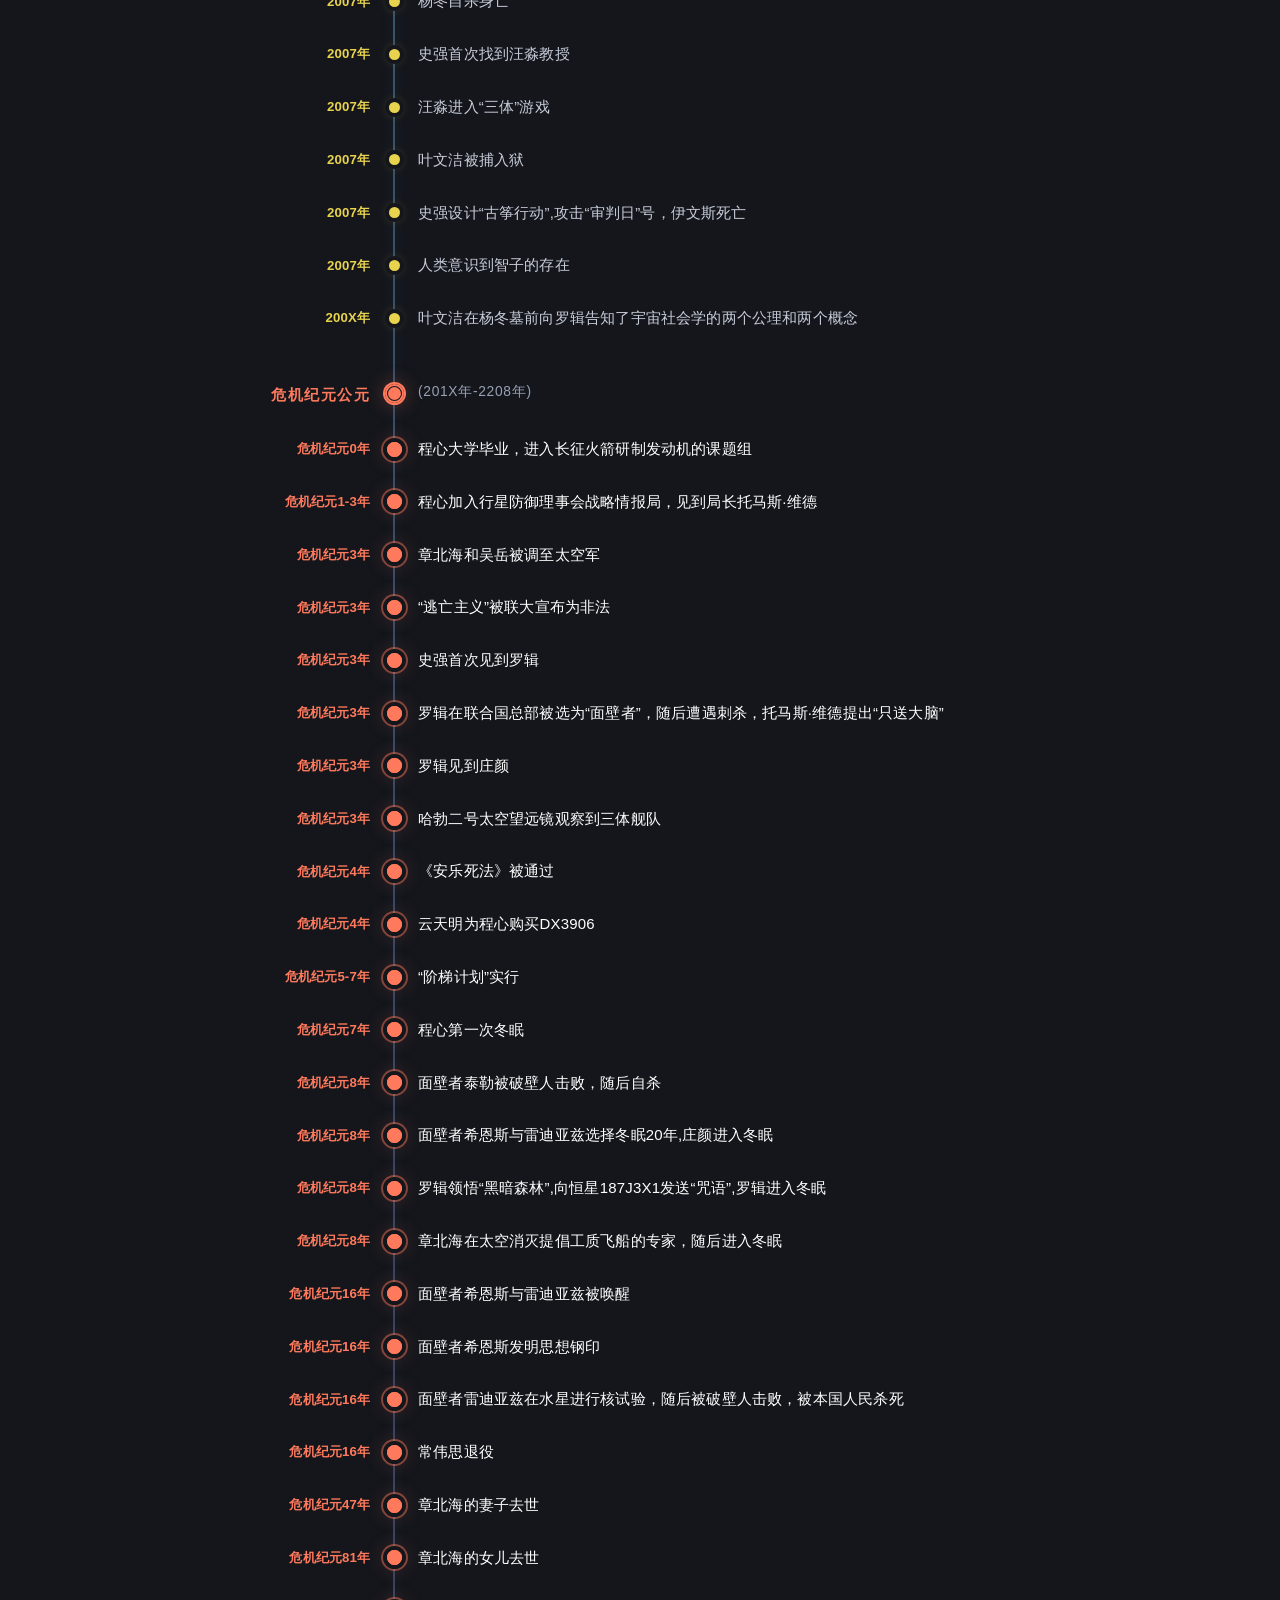
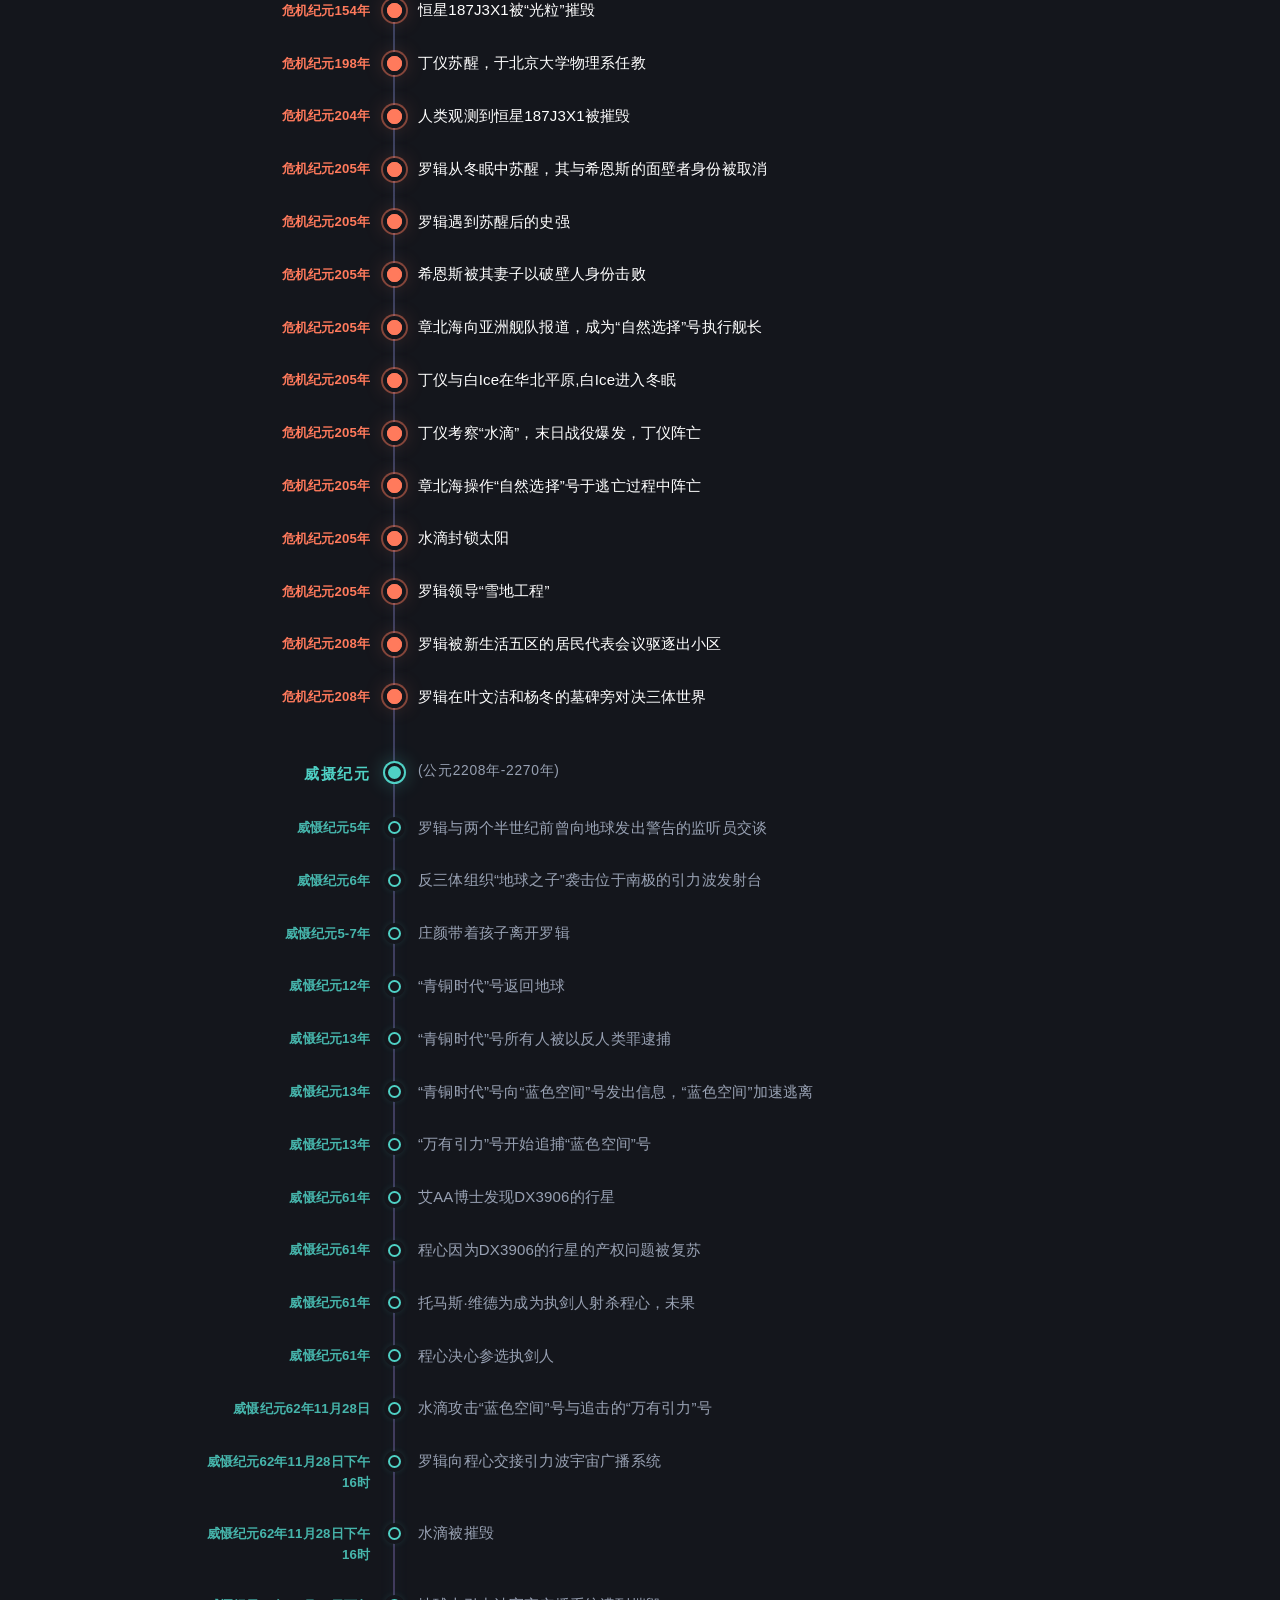
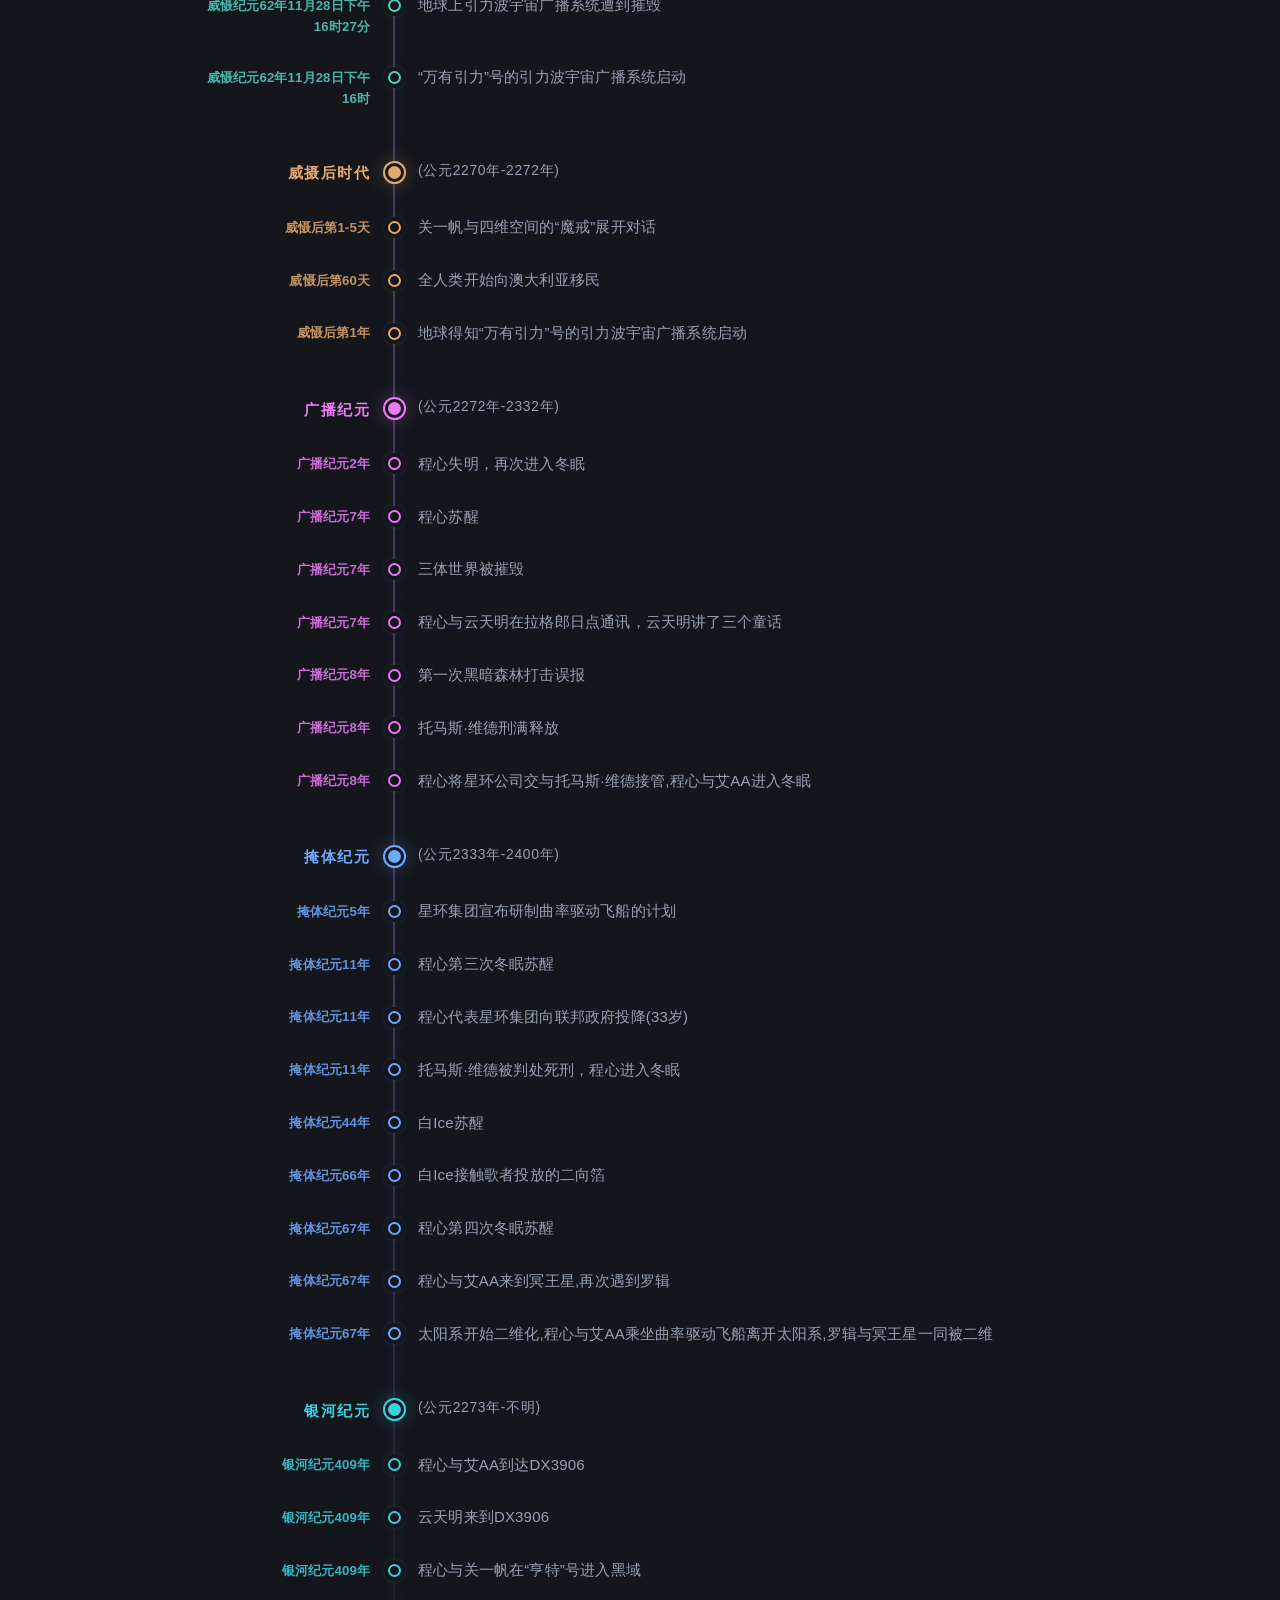
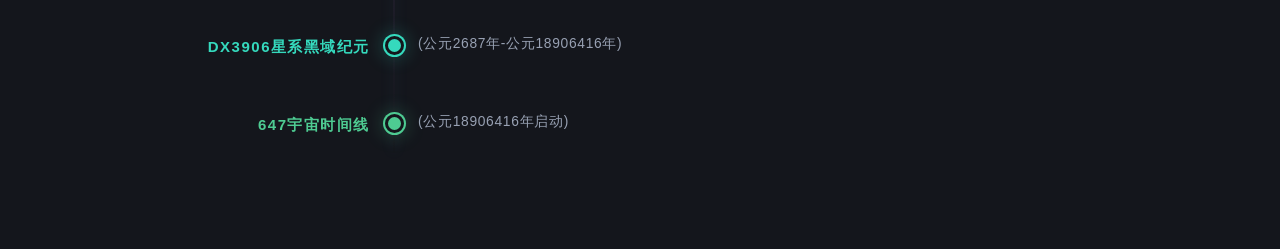
==== commit c10acefc: "AI优化界面及背景及滚动功能:ByDeepSeekV4.1Flash" ====
--- a/TimeLine/ThreeBodyTimeLine.html
+++ b/TimeLine/ThreeBodyTimeLine.html
@@ -576,6 +576,43 @@
 
     </div>
   </div>
+
+  <script>
+    /* 按纪元自动补全状态类，并标记纪元标题行。
+       时间线数据（.timeline-item）无需改动；
+       要调整「已完成 / 进行中 / 未开始」的归属，只改下面两个数组即可。 */
+    (function () {
+      var COMPLETED = ['magicage', 'goldenage'];              // 已完成
+      var UPCOMING = [                                        // 未开始
+        'prestigeage', 'afterprestigeage', 'broadcastage',
+        'bunkerage', 'galacticage', 'dx3906age', 'universe647'
+      ];
+      // 其余（危机纪元，无纪元 class）视为「进行中」
+
+      var items = document.querySelectorAll('.timeline-item');
+      var i;
+
+      Array.prototype.forEach.call(items, function (item) {
+        var state = 'is-active';
+
+        for (i = 0; i < UPCOMING.length; i++) {
+          if (item.classList.contains(UPCOMING[i])) { state = 'is-upcoming'; break; }
+        }
+        if (state === 'is-active') {
+          for (i = 0; i < COMPLETED.length; i++) {
+            if (item.classList.contains(COMPLETED[i])) { state = 'is-completed'; break; }
+          }
+        }
+        item.classList.add(state);
+
+        // 纪元标题行的内容形如 "(1947年-200X年)"，据此识别并突出显示
+        var content = item.querySelector('.timeline-content');
+        if (content && /^\s*[（(]/.test(content.textContent)) {
+          item.classList.add('is-milestone');
+        }
+      });
+    })();
+  </script>
 </body>
 
 </html>
--- a/TimeLine/timeline.css
+++ b/TimeLine/timeline.css
@@ -1,180 +1,400 @@
+/* ==========================================================================
+   三体系列时间线 · 样式表
+   --------------------------------------------------------------------------
+   结构：
+     .timeline              时间线容器（中轴渐变线由 ::before 绘制）
+       .timeline-item       单条事件（grid 双列：左时间 / 右内容）
+         .timeline-date     时间
+         .timeline-content  事件描述
+   状态（由页面脚本按纪元自动添加，也可手工写在 class 中）：
+     .is-completed   已完成
+     .is-active      进行中
+     .is-upcoming    未开始
+     .is-milestone   纪元标题行（视觉上更醒目）
+   纪元配色（沿用原有 class，只统一收敛为强调色变量）：
+     .magicage .goldenage .crisisage .prestigeage .afterprestigeage
+     .broadcastage .bunkerage .galacticage .dx3906age .universe647
+   ========================================================================== */
+
+/* ---------- 1. 设计变量 ---------- */
+:root {
+  --bg: #14161c;
+  --text: #e9ecf3;
+  --text-dim: #98a1b3;
+  --text-muted: #c7cdd9;
+
+  --fs-base: 15px;
+  --lh: 1.62;
+
+  --line-x: 200px;          /* 中轴相对容器左侧的位置 */
+  --pad: 24px;              /* 中轴与左右内容的呼吸间距 */
+  --node: 13px;             /* 节点直径 */
+
+  --accent: #ff7a5c;        /* 默认强调色（危机纪元） */
+  --glow: rgba(255, 122, 92, .45);
+
+  --ease: cubic-bezier(.22, .61, .36, 1);
+}
+
+/* ---------- 2. 页面基础 ---------- */
+*,
+*::before,
+*::after {
+  box-sizing: border-box;
+}
+
+html {
+  -webkit-text-size-adjust: 100%;
+}
+
 body {
-  font-family: Arial, sans-serif;
-  background-color: #252525;
   margin: 0;
   padding: 0;
-  display: flex;
-  justify-content: center;
-  /* 水平居中 */
-  align-items: center;
-  /* 垂直居中 */
   min-height: 100vh;
+  font-family: "Segoe UI", "PingFang SC", "Hiragino Sans GB", "Microsoft YaHei", Arial, sans-serif;
+  font-size: var(--fs-base);
+  line-height: var(--lh);
+  color: var(--text);
+  background-color: var(--bg);
+  background-image:
+    radial-gradient(900px 520px at 50% -10%, rgba(90, 209, 230, .10), transparent 70%),
+    radial-gradient(760px 520px at 50% 110%, rgba(196, 140, 255, .09), transparent 70%);
+  background-repeat: no-repeat;
+  background-attachment: fixed;
+}
+
+::selection {
+  background: rgba(120, 190, 255, .30);
+}
+
+/* ---------- 3. 容器与标题 ---------- */
+.container {
+  width: 100%;
+  max-width: 940px;
+  margin: 0 auto;
+  padding: 56px 24px 96px;
 }
 
 .title {
-  width: 50%;
-  /* 设置宽度 */
-  margin: 0 auto;
-  /* 居中对齐 */
-  font-size: 30px;
-  font-weight: bold;
-  margin-left: 256px;
-  color: #11aaCC;
-  /* 魔法时代 设置字体颜色 */
-}
-
-.container {
-  max-width: 800px;
-  margin: 0 auto;
-  padding: 20px;
-}
-
-.magicage {
-  color: #BBaaCC;
-  /* 魔法时代 设置字体颜色 */
-}
-
-.goldenage {
-  color: #c8d608e3;
-  /*黄金时代  设置字体颜色 */
-}
-
-/** 危机纪元：不使用 **/
-.crisisage {
-  color: #34AD9C;
-  /* 危机纪元  设置字体颜色 */
-}
-
-.prestigeage {
-  color: #34AD9C;
-  /* 威摄纪元  设置字体颜色 */
-}
-
-.afterprestigeage {
-  color: #D4AD7C;
-  /* 威摄后时代  设置字体颜色 */
-}
-
-.broadcastage {
-  color: #E41DFC;
-  /* 广播纪元 设置字体颜色 */
-}
-
-.bunkerage {
-  color: #06458d;
-  /* 掩体纪元 设置字体颜色 */
-}
-
-.galacticage {
-  color: #13a5af;
-  /* 银河纪元  设置字体颜色 */
-}
-
-.dx3906age {
-  color: #1da89d;
-  /* DX3906星系黑域纪元   设置字体颜色 */
-}
-
-.universe647 {
-  color: #025e3f;
-  /* 647宇宙时间线    设置字体颜色 */
-}
-
-/* Timeline styles */
+  margin: 0 0 44px;
+  text-align: center;
+  font-size: clamp(26px, 4.2vw, 38px);
+  font-weight: 800;
+  line-height: 1.25;
+  letter-spacing: .12em;
+  color: #7ce6ff;
+  background: linear-gradient(92deg, #6fe3ff 0%, #a78bfa 52%, #f472b6 100%);
+  -webkit-background-clip: text;
+  background-clip: text;
+  -webkit-text-fill-color: transparent;
+}
+
+.title::after {
+  content: "";
+  display: block;
+  width: 110px;
+  height: 3px;
+  margin: 18px auto 0;
+  border-radius: 3px;
+  background: linear-gradient(90deg, transparent, #6fe3ff, #a78bfa, transparent);
+  opacity: .9;
+}
+
+/* ---------- 4. 纪元强调色 ---------- */
+.magicage         { --accent: #c4a2ff; --glow: rgba(196, 162, 255, .45); } /* 魔法时代 */
+.goldenage        { --accent: #e8d34e; --glow: rgba(232, 211, 78, .42); }  /* 黄金岁月 */
+.crisisage        { --accent: #ff7a5c; --glow: rgba(255, 122, 92, .45); }  /* 危机纪元（备用） */
+.prestigeage      { --accent: #4fd1c5; --glow: rgba(79, 209, 197, .45); }  /* 威慑纪元 */
+.afterprestigeage { --accent: #e3a86b; --glow: rgba(227, 168, 107, .45); } /* 威慑后时代 */
+.broadcastage     { --accent: #ea7bf7; --glow: rgba(234, 123, 247, .45); } /* 广播纪元 */
+.bunkerage        { --accent: #6fa8ff; --glow: rgba(111, 168, 255, .45); } /* 掩体纪元 */
+.galacticage      { --accent: #3ad0e0; --glow: rgba(58, 208, 224, .45); }  /* 银河纪元 */
+.dx3906age        { --accent: #35d9bd; --glow: rgba(53, 217, 189, .45); }  /* 黑域纪元 */
+.universe647      { --accent: #4ecb92; --glow: rgba(78, 203, 146, .45); }  /* 647 时间线 */
+
+/* ---------- 5. 时间线骨架 ---------- */
 .timeline {
   position: relative;
-  margin: 50px 0;
+  margin: 0;
   padding: 0;
   list-style: none;
-  font-weight: bold;
-  margin-bottom: 20px;   /* 增加间隔 */
-  margin-left: 300px;
-  color: #e9370b;   /* 危机时代 设置字体颜色 */
-}
-
-.timeline:before {
+}
+
+/* 中轴连线：两端淡出、中段由青到紫的渐变光带 */
+.timeline::before {
+  content: "";
   position: absolute;
   top: 0;
   bottom: 0;
-  left: 40px;
+  left: var(--line-x);
+  width: 2px;
+  margin-left: -1px;
+  border-radius: 2px;
+  background: linear-gradient(180deg,
+      rgba(111, 227, 255, 0) 0%,
+      rgba(111, 227, 255, .38) 3%,
+      rgba(140, 170, 255, .30) 42%,
+      rgba(196, 140, 255, .28) 88%,
+      rgba(196, 140, 255, 0) 100%);
+  box-shadow: 0 0 14px rgba(120, 190, 255, .16);
+  pointer-events: none;
+}
+
+.timeline-item {
+  --row-pad: .95em;
+  position: relative;
+  display: grid;
+  grid-template-columns: calc(var(--line-x) - var(--pad)) 1fr;
+  column-gap: calc(var(--pad) * 2);
+  align-items: start;
+  margin: 0;
+  padding: var(--row-pad) 0;
+}
+
+/* 节点（圆点），叠加在中轴上 */
+.timeline-item::before {
   content: "";
-  width: 3px;
-  background-color: aqua;
-  /* Adjust timeline color here */
-  margin-left: -1px;
-}
-
-.timeline-item {
-  margin-bottom: 50px;
-  position: relative;
-}
-
-.timeline-item:before,
-.timeline-item:after {
+  position: absolute;
+  left: var(--line-x);
+  top: calc(var(--row-pad) + .81em);   /* 与首行文字垂直居中 */
+  width: var(--node);
+  height: var(--node);
+  margin: calc(var(--node) / -2) 0 0 calc(var(--node) / -2);
+  border-radius: 50%;
+  background-color: var(--accent);
+  box-shadow: 0 0 0 4px var(--bg), 0 0 12px var(--glow);
+  transition: transform .28s var(--ease), box-shadow .28s var(--ease), opacity .28s;
+  pointer-events: none;
+}
+
+/* ---------- 6. 文字排版 ---------- */
+.timeline-date {
+  grid-column: 1;
+  padding-top: .1em;
+  text-align: right;
+  font-size: .88em;
+  font-weight: 600;
+  line-height: 1.6;
+  letter-spacing: .01em;
+  color: var(--accent);
+  font-variant-numeric: tabular-nums;
+  transition: color .28s, text-shadow .28s, opacity .28s;
+}
+
+.timeline-content {
+  grid-column: 2;
+  min-width: 0;
+  font-size: 1em;
+  font-weight: 400;
+  line-height: var(--lh);
+  letter-spacing: .012em;
+  color: var(--text);
+  transition: color .28s, text-shadow .28s;
+}
+
+/* ---------- 7. 悬停动效 ---------- */
+.timeline-item:hover::before {
+  transform: scale(1.35);
+  box-shadow: 0 0 0 4px var(--bg), 0 0 20px var(--glow);
+}
+
+.timeline-item:hover .timeline-date {
+  text-shadow: 0 0 14px var(--glow);
+}
+
+.timeline-item:hover .timeline-content {
+  color: #fff;
+  text-shadow: 0 0 16px rgba(255, 255, 255, .22);
+}
+
+/* ---------- 8. 三种状态 ---------- */
+
+/* 已完成：节点收小、实心，文字降一级 */
+.timeline-item.is-completed {
+  --node: 11px;
+}
+
+.timeline-item.is-completed .timeline-content {
+  color: var(--text-muted);
+}
+
+/* 进行中：节点更大、带扩散光环，文字最亮 */
+.timeline-item.is-active {
+  --node: 15px;
+}
+
+.timeline-item.is-active .timeline-date {
+  font-weight: 700;
+}
+
+.timeline-item.is-active .timeline-content {
+  color: #fff;
+  font-weight: 500;
+}
+
+.timeline-item.is-active::before {
+  box-shadow: 0 0 0 4px var(--bg), 0 0 0 6px var(--glow), 0 0 22px var(--glow);
+}
+
+.timeline-item.is-active::after {
   content: "";
-  display: table;
-}
-
-.timeline-item:after {
-  clear: both;
-}
-
-.timeline-item:last-of-type {
-  margin-bottom: 0;
-}
-
-.timeline-date {
-  display: inline-block;
-  width: 200px;
-  font-weight: bold;
-  margin-bottom: 9px;
-  margin-left: -170px;
-  margin-right: 200px;
-  text-align: right;
-  /* 右对齐 */
-}
-
-.timeline-content {
-  display: inline-block;
-  width: calc(100% - 120px);
-  padding-left: 90px;
-  position: relative;
-  top: -25px;
-  /* color:#da8454; */
-}
-
-.timeline-content:before {
   position: absolute;
-  top: 0;
-  left: 50px;
-  display: inline-block;
+  left: var(--line-x);
+  top: calc(var(--row-pad) + .81em);
+  width: var(--node);
+  height: var(--node);
+  margin: calc(var(--node) / -2) 0 0 calc(var(--node) / -2);
   border-radius: 50%;
-  border: 2px solid #AADDFF;
-  /* Adjust timeline circle color here */
-  background-color: #ffAf33;
-  /* Adjust timeline circle color here */
-  content: "";
-  height: 20px;
-  width: 20px;
-  text-align: center;
-  line-height: 20px;
-  font-weight: bold;
-}
-
-@media screen and (max-width: 600px) {
+  border: 2px solid var(--accent);
+  animation: node-pulse 2.6s ease-out infinite;
+  pointer-events: none;
+}
+
+@keyframes node-pulse {
+  0%   { transform: scale(1);   opacity: .6; }
+  75%  { transform: scale(2.8); opacity: 0; }
+  100% { transform: scale(2.8); opacity: 0; }
+}
+
+/* 未开始：空心节点，文字再降一级 */
+.timeline-item.is-upcoming .timeline-date {
+  opacity: .85;
+}
+
+.timeline-item.is-upcoming .timeline-content {
+  color: var(--text-dim);
+}
+
+.timeline-item.is-upcoming::before {
+  background-color: var(--bg);
+  border: 2px solid var(--accent);
+  box-shadow: 0 0 0 4px var(--bg), 0 0 10px var(--glow);
+}
+
+/* ---------- 9. 纪元标题行 ---------- */
+.timeline-item.is-milestone {
+  --node: 19px;
+  --row-pad: 1.35em;
+  margin-top: 1.1em;
+  padding-bottom: 1.05em;
+}
+
+.timeline-item.is-milestone::before {
+  background-color: var(--accent);
+  border: 3px solid var(--bg);
+  box-shadow: 0 0 0 2px var(--accent), 0 0 20px var(--glow);
+  opacity: 1;
+}
+
+.timeline-item.is-milestone .timeline-date {
+  font-size: 1em;
+  font-weight: 800;
+  letter-spacing: .1em;
+  opacity: 1;
+}
+
+.timeline-item.is-milestone .timeline-content {
+  font-size: .92em;
+  letter-spacing: .05em;
+  color: var(--text-dim);
+  font-variant-numeric: tabular-nums;
+}
+
+/* ---------- 10. 响应式 ---------- */
+@media (max-width: 760px) {
+  :root {
+    --line-x: 168px;
+    --pad: 18px;
+  }
+
+  .container {
+    padding: 44px 18px 84px;
+  }
+
+  .title {
+    letter-spacing: .08em;
+    margin-bottom: 36px;
+  }
+
   .timeline-date {
-    width: 60px;
-    font-size: 12px;
-  }
-
+    font-size: .84em;
+  }
+}
+
+/* 窄屏：时间移到内容上方，中轴靠左，形成单列卡片流 */
+@media (max-width: 560px) {
+  :root {
+    --line-x: 20px;
+    --pad: 16px;
+    --node: 12px;
+    --fs-base: 14.5px;
+  }
+
+  .container {
+    padding: 32px 16px 72px;
+  }
+
+  .title {
+    font-size: clamp(22px, 7vw, 28px);
+    letter-spacing: .05em;
+    margin-bottom: 28px;
+  }
+
+  .title::after {
+    margin-top: 14px;
+  }
+
+  .timeline-item {
+    grid-template-columns: 1fr;
+    column-gap: 0;
+    row-gap: 2px;
+    padding-left: calc(var(--line-x) + var(--pad));
+    padding-right: 2px;
+    --row-pad: .8em;
+  }
+
+  .timeline-date,
   .timeline-content {
-    width: calc(100% - 80px);
-    font-size: 14px;
-    padding-left: 10px;
-    top: -3px;
-  }
-
-  .timeline-content:before {
-    left: 0;
-  }
-}+    grid-column: 1;
+  }
+
+  .timeline-date {
+    padding-top: 0;
+    text-align: left;
+    font-size: .82em;
+    line-height: 1.45;
+  }
+
+  .timeline-content {
+    line-height: 1.6;
+  }
+
+  .timeline-item::before,
+  .timeline-item.is-active::after {
+    top: calc(var(--row-pad) + .6em);
+  }
+
+  .timeline-item.is-milestone {
+    --node: 17px;
+    --row-pad: 1.1em;
+    margin-top: .9em;
+  }
+
+  .timeline-item.is-milestone .timeline-date {
+    letter-spacing: .06em;
+  }
+}
+
+/* ---------- 11. 尊重系统「减少动态效果」设置 ---------- */
+@media (prefers-reduced-motion: reduce) {
+  .timeline-item.is-active::after {
+    animation: none;
+    opacity: 0;
+  }
+
+  .timeline-item::before,
+  .timeline-date,
+  .timeline-content {
+    transition: none;
+  }
+}
